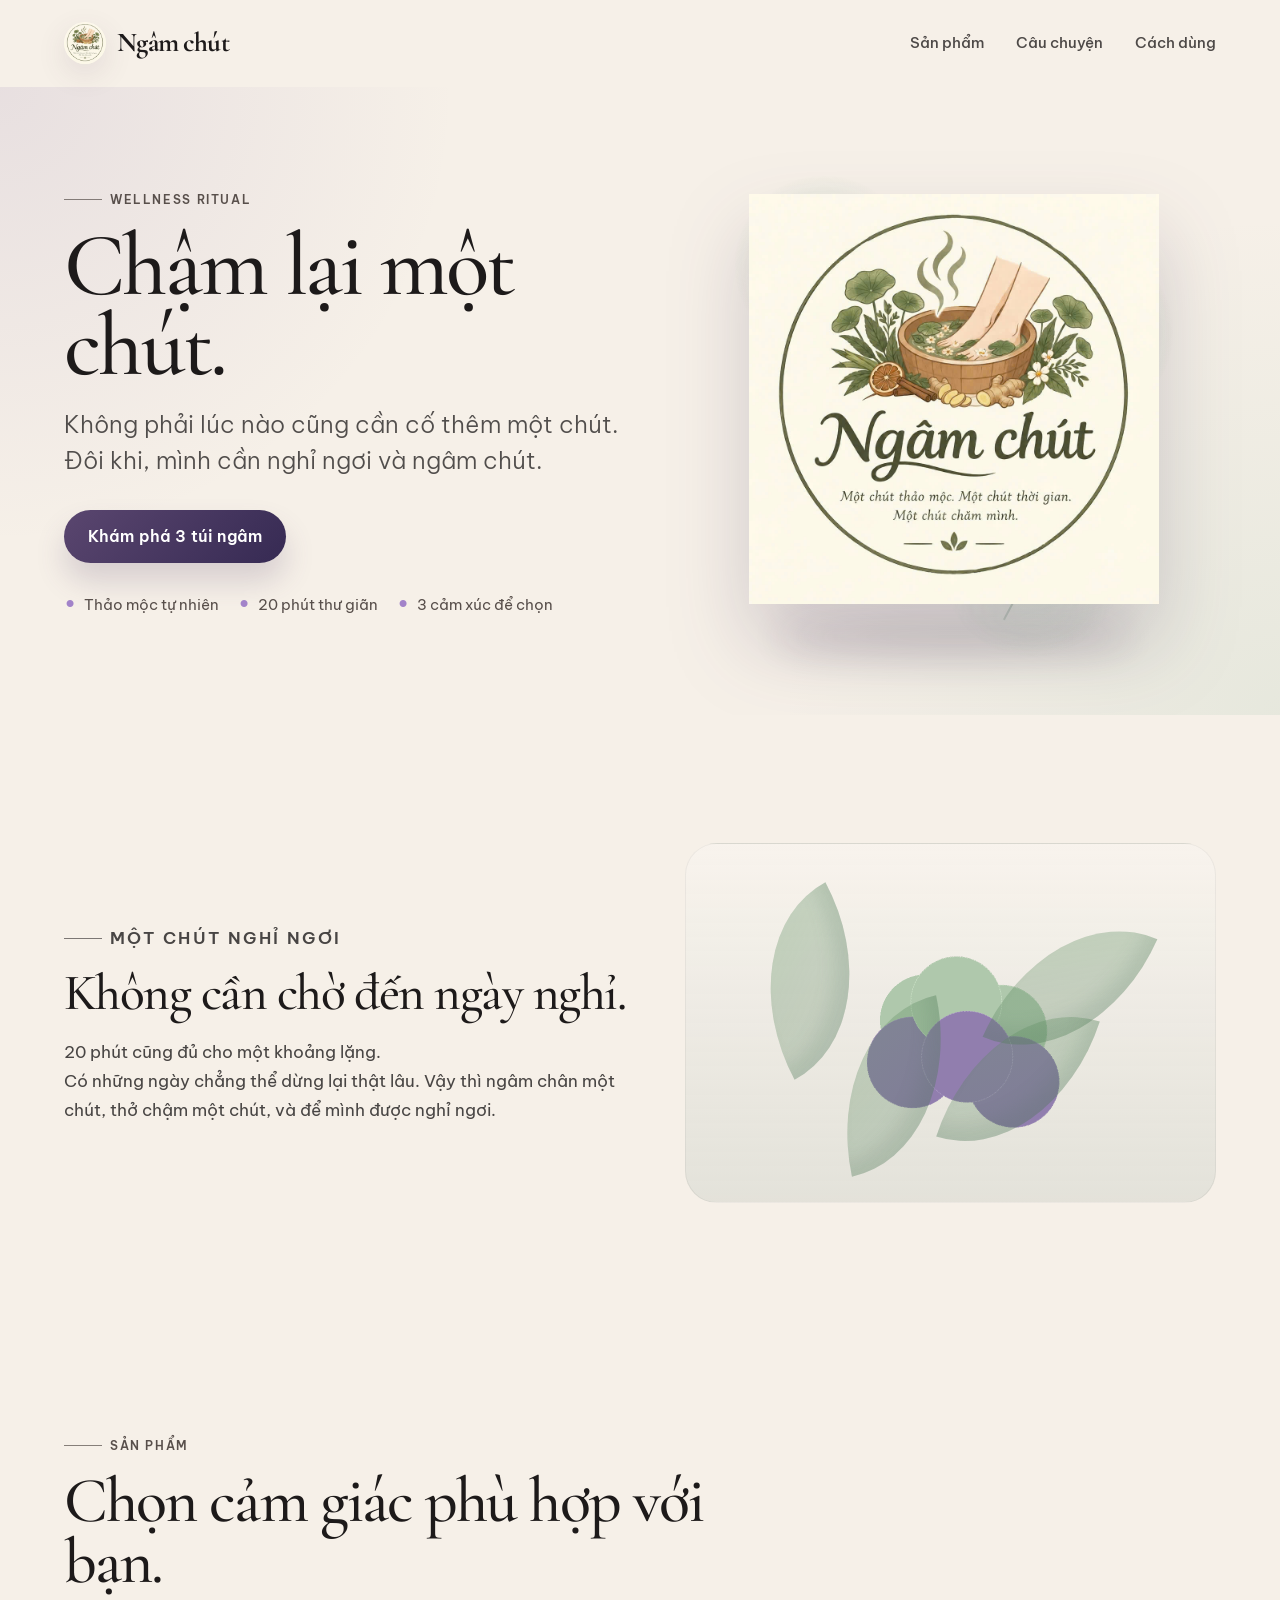
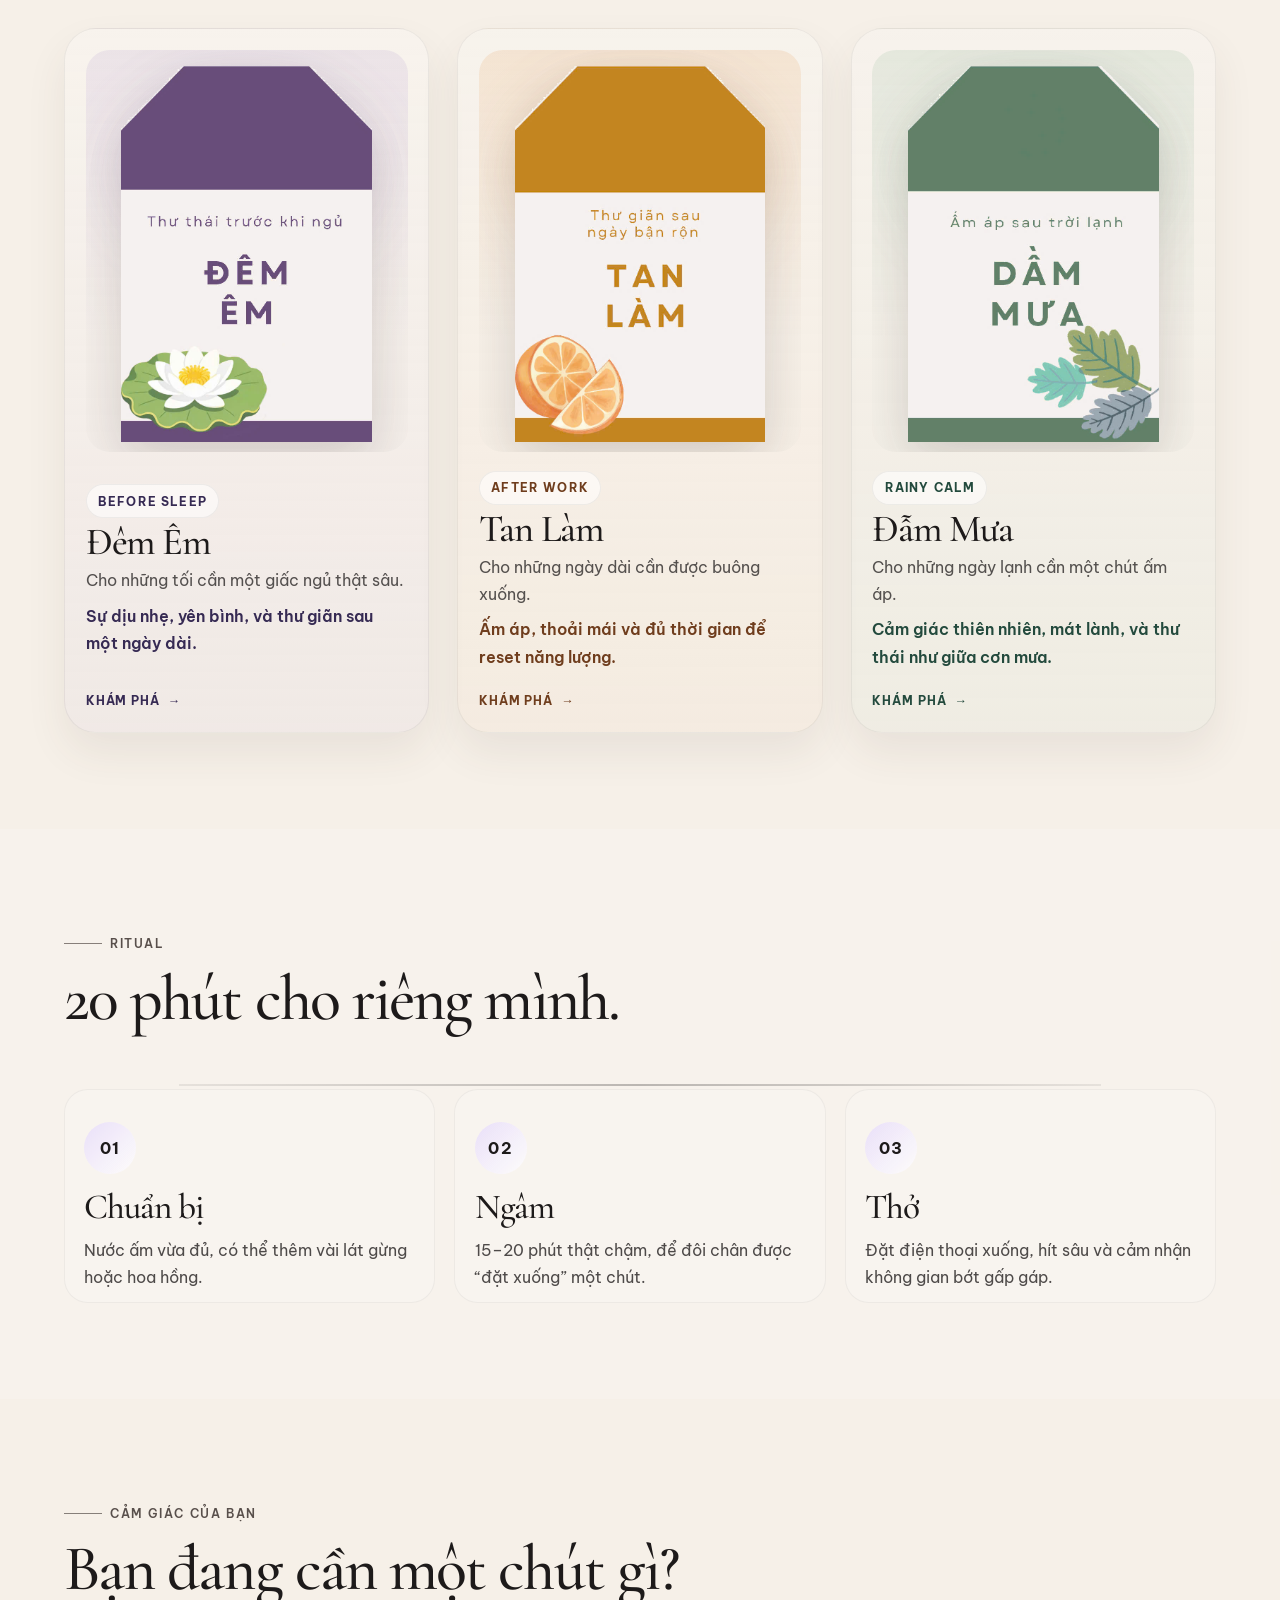
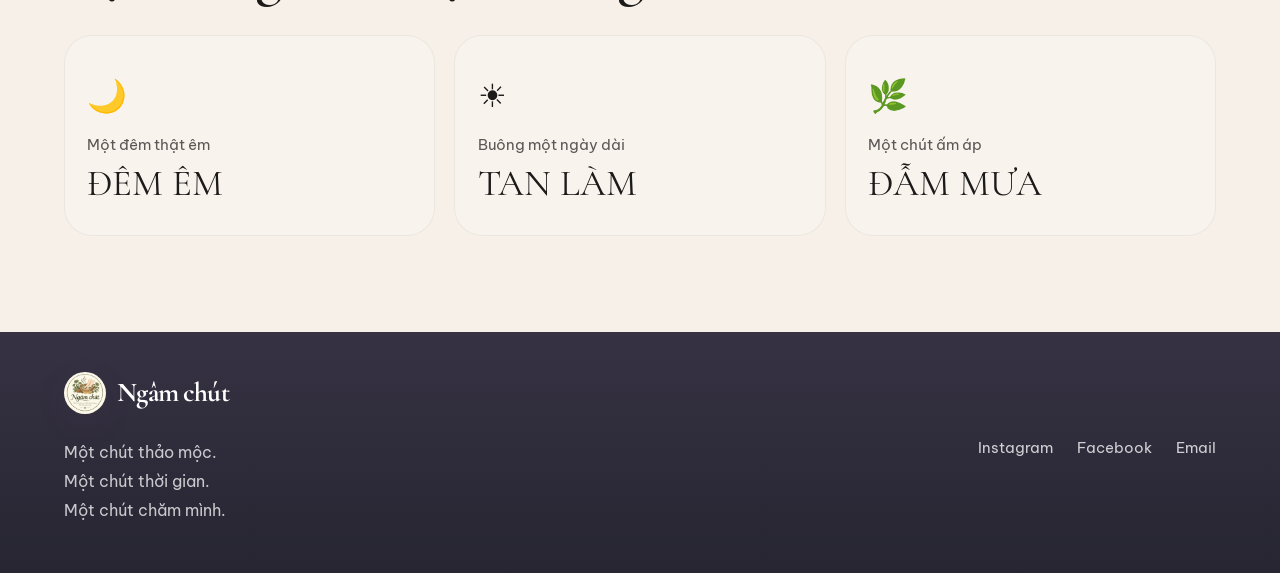
==== index.html @ 942bcf92 "sua noi dung" ====
<!DOCTYPE html>
<html lang="vi">
  <head>
    <meta charset="UTF-8" />
    <meta http-equiv="X-UA-Compatible" content="IE=edge" />
    <meta name="viewport" content="width=device-width, initial-scale=1.0" />
    <meta
      name="description"
      content="Ngâm chút — Những phút ngâm chân nhỏ, cho những ngày cần được nghỉ ngơi. Khám phá 3 túi ngâm chân thư giãn theo cảm xúc: Đêm Êm, Tan Làm và Đẫm Mưa."
    />
    <meta property="og:title" content="Ngâm chút — Một chút thời gian cho đôi chân" />
    <meta
      property="og:description"
      content="Một chút thảo mộc. Một chút thời gian. Một chút chăm mình."
    />
    <meta property="og:type" content="website" />
    <meta property="og:image" content="assets/images/DemEm.png" />
    <title>Ngâm chút — Một chút thời gian cho đôi chân</title>
    <link rel="preconnect" href="https://fonts.googleapis.com" />
    <link rel="preconnect" href="https://fonts.gstatic.com" crossorigin />
    <link
      href="https://fonts.googleapis.com/css2?family=Cormorant+Garamond:wght@500;600;700&family=Be+Vietnam+Pro:wght@400;500;600;700&display=swap"
      rel="stylesheet"
    />
    <link
      href="https://cdn.jsdelivr.net/npm/bootstrap@5.3.3/dist/css/bootstrap.min.css"
      rel="stylesheet"
    />
    <link
      href="https://cdn.jsdelivr.net/npm/bootstrap-icons@1.11.3/font/bootstrap-icons.min.css"
      rel="stylesheet"
    />
    <link rel="stylesheet" href="css/style.css" />
  </head>
  <body>
    <header class="site-header" id="siteHeader">
      <div class="container">
        <div class="header-inner">
          <a class="brand" href="#top" aria-label="Ngâm chút home">
            <img src="assets/images/LogoNgamChut.jpg" alt="Ngâm chút logo" />
            <span>Ngâm chút</span>
          </a>

          <button
            class="nav-toggle"
            type="button"
            aria-label="Mở menu"
            aria-expanded="false"
          >
            <span></span>
            <span></span>
            <span></span>
          </button>

          <nav class="main-nav" aria-label="Main navigation">
            <a href="#products">Sản phẩm</a>
            <a href="#story">Câu chuyện</a>
            <a href="#ritual">Cách dùng</a>
          </nav>
        </div>
      </div>
    </header>

    <main id="top">
      <section class="hero">
        <div class="container hero-shell">
          <div class="hero-copy reveal fade-up">
            <p class="eyebrow">Wellness ritual</p>
            <h1>Chậm lại một chút.</h1>
            <p class="lead">
              Không phải lúc nào cũng cần cố thêm một chút.<br />
              Đôi khi, mình cần nghỉ ngơi và ngâm chút.
            </p>
            <div class="cta-row">
              <a class="btn btn-primary" href="#products">Khám phá 3 túi ngâm</a>
            </div>
            <ul class="hero-meta" aria-label="Lợi ích của sản phẩm">
              <li>Thảo mộc tự nhiên</li>
              <li>20 phút thư giãn</li>
              <li>3 cảm xúc để chọn</li>
            </ul>
          </div>

          <div class="hero-art reveal fade-left">
            <div class="art-scene">
              <div class="floating herb herb-one"></div>
              <div class="floating herb herb-two"></div>
              <div class="floating herb herb-three"></div>
              <div class="product-shadow"></div>
              <img
                src="assets/images/LogoNgamChut.jpg"
                alt="Logo Ngâm chút với hình chậu ngâm chân thảo mộc"
                class="main-product"
              />
            </div>
          </div>
        </div>
      </section>

      <section class="story section" id="story">
        <div class="container story-shell reveal fade-up">
          <div class="story-copy">
            <p class="eyebrow">Một chút nghỉ ngơi</p>
            <h2>Không cần chờ đến ngày nghỉ.</h2>
            <p>
              20 phút cũng đủ cho một khoảng lặng.<br />
              Có những ngày chẳng thể dừng lại thật lâu. Vậy thì ngâm chân một chút, thở chậm một chút, và để mình được nghỉ ngơi.
            </p>
          </div>

          <div class="story-visual reveal fade-right">
            <div class="leaf-cluster">
              <div class="leaf leaf-a"></div>
              <div class="leaf leaf-b"></div>
              <div class="leaf leaf-c"></div>
              <div class="leaf leaf-d"></div>
            </div>
            <img src="assets/images/herbs-night.png" alt="Thảo mộc và lá cây" />
          </div>
        </div>
      </section>

      <section class="products section" id="products">
        <div class="container">
          <div class="section-heading reveal fade-up">
            <p class="eyebrow">Sản phẩm</p>
            <h2>Chọn cảm giác phù hợp với bạn.</h2>
          </div>
          <div class="product-grid" id="productGrid" aria-live="polite"></div>
        </div>
      </section>

      <section class="ritual section" id="ritual">
        <div class="container">
          <div class="section-heading reveal fade-up">
            <p class="eyebrow">Ritual</p>
            <h2>20 phút cho riêng mình.</h2>
          </div>

          <div class="ritual-steps">
            <div class="ritual-step reveal fade-up">
              <span class="step-num">01</span>
              <h3>Chuẩn bị</h3>
              <p>Nước ấm vừa đủ, có thể thêm vài lát gừng hoặc hoa hồng.</p>
            </div>
            <div class="ritual-step reveal fade-up delay-1">
              <span class="step-num">02</span>
              <h3>Ngâm</h3>
              <p>15–20 phút thật chậm, để đôi chân được “đặt xuống” một chút.</p>
            </div>
            <div class="ritual-step reveal fade-up delay-2">
              <span class="step-num">03</span>
              <h3>Thở</h3>
              <p>Đặt điện thoại xuống, hít sâu và cảm nhận không gian bớt gấp gáp.</p>
            </div>
          </div>
        </div>
      </section>

      <section class="choice section" id="choice">
        <div class="container">
          <div class="section-heading reveal fade-up">
            <p class="eyebrow">Cảm giác của bạn</p>
            <h2>Bạn đang cần một chút gì?</h2>
          </div>

          <div class="choice-grid">
            <a class="choice-card reveal fade-up" href="product.html?id=dem-em">
              <span class="choice-icon">🌙</span>
              <span class="choice-label">Một đêm thật êm</span>
              <span class="choice-name">ĐÊM ÊM</span>
            </a>
            <a class="choice-card reveal fade-up delay-1" href="product.html?id=tan-lam">
              <span class="choice-icon">☀</span>
              <span class="choice-label">Buông một ngày dài</span>
              <span class="choice-name">TAN LÀM</span>
            </a>
            <a class="choice-card reveal fade-up delay-2" href="product.html?id=dam-mua">
              <span class="choice-icon">🌿</span>
              <span class="choice-label">Một chút ấm áp</span>
              <span class="choice-name">ĐẪM MƯA</span>
            </a>
          </div>
        </div>
      </section>
    </main>

    <footer class="site-footer">
      <div class="container footer-shell">
        <div class="footer-brand">
          <a class="brand" href="#top" aria-label="Ngâm chút home">
            <img src="assets/images/LogoNgamChut.jpg" alt="Ngâm chút logo" />
            <span>Ngâm chút</span>
          </a>
          <p>
            Một chút thảo mộc.<br />
            Một chút thời gian.<br />
            Một chút chăm mình.
          </p>
        </div>

        <div class="footer-links" aria-label="Social links">
          <a href="#" aria-label="Instagram">Instagram</a>
          <a href="#" aria-label="Facebook">Facebook</a>
          <a href="mailto:hello@ngamchut.vn" aria-label="Email">Email</a>
        </div>
      </div>
    </footer>

    <script src="js/script.js"></script>
  </body>
</html>
---- css/style.css ----
:root {
  --cream: #f6f0e8;
  --cream-strong: #ede0d3;
  --ivory: #fffdf9;
  --ink: #1d1a1a;
  --muted: #584f4b;
  --line: rgba(29, 26, 26, 0.08);
  --shadow-soft: 0 20px 40px rgba(76, 58, 48, 0.08);
  --purple-900: #362a53;
  --purple-700: #5a466f;
  --purple-500: #a283c9;
  --purple-200: #e9dff8;
  --orange-900: #6f3d1d;
  --orange-700: #b95d1e;
  --orange-500: #e3a05d;
  --orange-200: #f8d9b0;
  --sage-900: #234a3d;
  --sage-700: #3b6c52;
  --sage-500: #8eb79a;
  --sage-200: #dcefe1;
  --wood: #c88857;
}

html {
  scroll-behavior: smooth;
}

body {
  margin: 0;
  font-family: "Be Vietnam Pro", sans-serif;
  background: var(--cream);
  color: var(--ink);
  line-height: 1.7;
}

img {
  display: block;
  max-width: 100%;
}

a {
  color: inherit;
  text-decoration: none;
}

button,
input {
  font: inherit;
}

p {
  margin: 0;
}

h1,
h2,
h3,
h4,
.brand,
.product-heading {
  font-family: "Cormorant Garamond", serif;
  letter-spacing: -0.03em;
  margin: 0;
}

.container {
  max-width: 1200px;
  margin: 0 auto;
  padding: 0 24px;
}

.section {
  padding: 96px 0;
}

.eyebrow {
  display: inline-flex;
  align-items: center;
  gap: 0.5rem;
  text-transform: uppercase;
  letter-spacing: 0.14em;
  font-size: 0.72rem;
  color: var(--muted);
  margin-bottom: 1rem;
  font-weight: 600;
}

.eyebrow::before {
  content: "";
  display: inline-block;
  width: 38px;
  height: 1px;
  background: currentColor;
  opacity: 0.7;
}

.site-header {
  position: sticky;
  top: 0;
  z-index: 1040;
  transition: background 0.35s ease, box-shadow 0.35s ease, border-color 0.35s ease;
  border-bottom: 1px solid transparent;
}

.site-header.scrolled {
  background: rgba(246, 240, 232, 0.8);
  backdrop-filter: blur(8px);
  border-color: rgba(29, 26, 26, 0.06);
  box-shadow: 0 10px 28px rgba(74, 62, 53, 0.04);
}

.header-inner {
  display: flex;
  align-items: center;
  justify-content: space-between;
  min-height: 86px;
}

.brand {
  display: inline-flex;
  align-items: center;
  gap: 0.7rem;
  font-size: clamp(1.7rem, 2vw, 2.2rem);
  font-weight: 700;
  line-height: 1;
  color: var(--ink);
}

.brand img {
  width: 42px;
  height: 42px;
  object-fit: cover;
  border-radius: 50%;
  box-shadow: 0 10px 30px rgba(91, 64, 93, 0.12);
}

.main-nav {
  display: flex;
  align-items: center;
  gap: 2rem;
}

.main-nav a {
  position: relative;
  color: rgba(29, 26, 26, 0.78);
  font-size: 0.96rem;
  font-weight: 500;
  transition: color 0.25s ease;
}

.main-nav a::after {
  content: "";
  position: absolute;
  left: 0;
  bottom: -0.4rem;
  width: 100%;
  height: 1px;
  background: rgba(29, 26, 26, 0.7);
  transform: scaleX(0);
  transform-origin: center;
  transition: transform 0.25s ease;
}

.main-nav a:hover,
.main-nav a:focus-visible,
.main-nav a.active {
  color: var(--ink);
}

.main-nav a:hover::after,
.main-nav a:focus-visible::after,
.main-nav a.active::after {
  transform: scaleX(1);
}

.nav-toggle {
  display: none;
  width: 48px;
  height: 48px;
  padding: 0;
  border: 1px solid rgba(29, 26, 26, 0.1);
  background: rgba(255, 255, 255, 0.04);
  border-radius: 50%;
  align-items: center;
  justify-content: center;
  flex-direction: column;
  gap: 0.35rem;
}

.nav-toggle span {
  display: block;
  width: 20px;
  height: 2px;
  background: var(--ink);
  border-radius: 999px;
  transition: 0.25s ease;
}

.hero {
  position: relative;
  padding-top: 32px;
  padding-bottom: 36px;
  overflow: hidden;
}

.hero::before {
  content: "";
  position: absolute;
  inset: 0;
  background: radial-gradient(circle at top left, rgba(128, 104, 167, 0.12), transparent 32%),
    radial-gradient(circle at bottom right, rgba(117, 171, 141, 0.12), transparent 35%);
  pointer-events: none;
}

.hero-shell {
  display: grid;
  grid-template-columns: 1.05fr 0.95fr;
  align-items: center;
  gap: 48px;
  position: relative;
}

.hero-copy {
  position: relative;
  z-index: 1;
}

.hero h1 {
  font-size: clamp(4rem, 7vw, 7.2rem);
  line-height: 0.9;
  margin-bottom: 1.2rem;
  color: var(--ink);
}

.lead {
  max-width: 560px;
  font-size: clamp(1.1rem, 2vw, 1.5rem);
  line-height: 1.5;
  color: rgba(29, 26, 26, 0.76);
}

.cta-row {
  display: flex;
  align-items: center;
  gap: 1rem;
  margin-top: 2rem;
}

.btn {
  min-height: 48px;
  border-radius: 999px;
  padding: 0.9rem 1.5rem;
  font-weight: 600;
  letter-spacing: 0.01em;
  transition: transform 0.25s ease, box-shadow 0.25s ease, background 0.25s ease;
}

.btn:hover,
.btn:focus-visible {
  transform: translateY(-1px);
}

.btn-primary {
  background: linear-gradient(135deg, var(--purple-700), var(--purple-900));
  color: white;
  border: none;
  box-shadow: 0 18px 30px rgba(90, 70, 111, 0.2);
}

.btn-primary:hover,
.btn-primary:focus-visible {
  background: linear-gradient(135deg, var(--purple-900), var(--purple-700));
  color: white;
}

.hero-meta {
  list-style: none;
  padding: 0;
  display: flex;
  flex-wrap: wrap;
  gap: 0.8rem 1.2rem;
  margin: 1.8rem 0 0;
  color: var(--muted);
  font-size: 0.92rem;
}

.hero-meta li {
  display: inline-flex;
  align-items: center;
  gap: 0.5rem;
}

.hero-meta li::before {
  content: "•";
  color: var(--purple-500);
  font-size: 1.4rem;
  line-height: 1;
}

.hero-art {
  position: relative;
}

.art-scene {
  position: relative;
  display: grid;
  place-items: center;
  min-height: 560px;
}

.product-shadow {
  position: absolute;
  bottom: 24px;
  width: min(68%, 440px);
  height: 36px;
  background: rgba(76, 57, 84, 0.18);
  border-radius: 50%;
  filter: blur(18px);
}

.main-product {
  position: relative;
  z-index: 2;
  max-width: min(100%, 410px);
  filter: drop-shadow(0 40px 40px rgba(53, 42, 78, 0.2));
  animation: floatCard 6s ease-in-out infinite;
}

.floating {
  position: absolute;
  z-index: 1;
  display: block;
  opacity: 0.9;
  animation: drift 8s ease-in-out infinite alternate;
}

.herb {
  width: 180px;
  height: 180px;
  background: radial-gradient(circle at center, rgba(173, 210, 179, 0.3), rgba(135, 182, 142, 0.08) 58%, transparent 72%);
  border-radius: 50%;
}

.herb::before,
.herb::after {
  content: "";
  position: absolute;
  inset: 50% auto auto 50%;
  width: 2px;
  height: 120px;
  background: linear-gradient(to bottom, rgba(94, 131, 94, 0.7), rgba(62, 101, 81, 0.2));
  transform: translate(-50%, -50%) rotate(28deg);
  border-radius: 999px;
}

.herb::after {
  width: 130px;
  height: 2px;
  inset: 52% auto auto 50%;
  transform: translate(-50%, -50%) rotate(22deg);
  background: linear-gradient(to right, rgba(94, 131, 94, 0.75), rgba(94, 131, 94, 0.12));
}

.herb-one {
  left: 8%;
  top: 10%;
}

.herb-two {
  right: 8%;
  top: 22%;
  animation-delay: 1.2s;
}

.herb-three {
  right: 18%;
  bottom: 4%;
  animation-delay: 1.8s;
}

.section-heading {
  max-width: 640px;
  margin-bottom: 2.2rem;
}

.section-heading h2 {
  font-size: clamp(2.6rem, 5vw, 4rem);
  line-height: 0.95;
}

.story-shell {
  display: grid;
  grid-template-columns: 1fr 0.9fr;
  gap: 32px;
  align-items: center;
  padding: 32px 24px;
}

.story-copy h2 {
  font-size: clamp(2.6rem, 4vw, 4rem);
  line-height: 0.96;
  margin-bottom: 1.2rem;
}

.story-copy p {
  max-width: 560px;
  color: rgba(29, 26, 26, 0.8);
  font-size: 1.08rem;
}

.story-visual {
  position: relative;
  min-height: 360px;
  display: grid;
  place-items: center;
  background: linear-gradient(180deg, rgba(255, 255, 255, 0.22), rgba(94, 126, 117, 0.12));
  border: 1px solid rgba(29, 26, 26, 0.05);
  border-radius: 32px;
  overflow: hidden;
}

.story-visual img {
  width: min(100%, 300px);
  object-fit: contain;
  animation: floatCard 5.5s ease-in-out infinite;
}

.leaf-cluster {
  position: absolute;
  inset: 0;
}

.leaf {
  position: absolute;
  width: 120px;
  height: 160px;
  border-radius: 100% 0 100% 0;
  background: linear-gradient(145deg, rgba(102, 151, 103, 0.38), rgba(62, 100, 74, 0.2));
  transform-origin: center;
  box-shadow: inset -10px -14px 18px rgba(73, 111, 84, 0.16);
}

.leaf-a {
  left: 12%;
  top: 16%;
  transform: rotate(-28deg);
}

.leaf-b {
  right: 16%;
  top: 18%;
  transform: rotate(24deg);
}

.leaf-c {
  left: 28%;
  bottom: 10%;
  transform: rotate(-12deg);
}

.leaf-d {
  right: 26%;
  bottom: 12%;
  transform: rotate(18deg);
}

.product-grid {
  display: grid;
  grid-template-columns: repeat(3, minmax(0, 1fr));
  gap: 28px;
}

.product-card {
  position: relative;
  display: flex;
  flex-direction: column;
  justify-content: space-between;
  padding: 1.3rem;
  min-height: 100%;
  border-radius: 32px;
  border: 1px solid rgba(29, 26, 26, 0.06);
  background: rgba(255, 255, 255, 0.28);
  box-shadow: var(--shadow-soft);
  transition: transform 0.3s ease, box-shadow 0.3s ease, border-color 0.3s ease;
  overflow: hidden;
}

.product-card[data-theme="purple"] {
  --accent: var(--purple-900);
  --soft-accent: rgba(160, 131, 201, 0.14);
  --soft-accent-strong: rgba(160, 131, 201, 0.2);
  background: linear-gradient(180deg, rgba(255, 255, 255, 0.22), rgba(160, 131, 201, 0.06));
}

.product-card[data-theme="amber"] {
  --accent: var(--orange-900);
  --soft-accent: rgba(227, 160, 93, 0.18);
  --soft-accent-strong: rgba(227, 160, 93, 0.26);
  background: linear-gradient(180deg, rgba(255, 255, 255, 0.2), rgba(227, 160, 93, 0.05));
}

.product-card[data-theme="sage"] {
  --accent: var(--sage-900);
  --soft-accent: rgba(142, 183, 154, 0.18);
  --soft-accent-strong: rgba(142, 183, 154, 0.24);
  background: linear-gradient(180deg, rgba(255, 255, 255, 0.18), rgba(142, 183, 154, 0.06));
}

.product-card:hover,
.product-card:focus-within {
  transform: translateY(-6px);
  box-shadow: 0 24px 50px rgba(76, 58, 48, 0.1);
  border-color: rgba(29, 26, 26, 0.09);
}

.product-card.is-highlighted {
  outline: 2px solid rgba(29, 26, 26, 0.2);
  box-shadow: 0 28px 55px rgba(29, 26, 26, 0.12);
}

.product-art {
  position: relative;
  padding: 1rem 0 0.6rem;
  min-height: 340px;
  display: grid;
  place-items: center;
  background: linear-gradient(180deg, var(--soft-accent), transparent 72%);
  border-radius: 24px;
  overflow: hidden;
}

.product-art::before {
  content: "";
  position: absolute;
  inset: 10% 12% auto 12%;
  height: 160px;
  border-radius: 50%;
  background: var(--soft-accent-strong);
  filter: blur(30px);
}

.product-art img {
  position: relative;
  z-index: 1;
  max-width: 78%;
  object-fit: contain;
  transition: transform 0.35s ease, rotate 0.35s ease;
  filter: drop-shadow(0 18px 26px rgba(51, 40, 37, 0.18));
}

.product-card:hover .product-art img {
  transform: scale(1.04) rotate(-2deg);
}

.product-card .herb-orb {
  position: absolute;
  width: 120px;
  height: 120px;
  background: radial-gradient(circle, rgba(255, 255, 255, 0.52), transparent 67%);
  border-radius: 50%;
  filter: blur(10px);
  animation: drift 7s ease-in-out infinite alternate;
}

.product-card .herb-orb:nth-of-type(1) {
  left: 12%;
  top: 12%;
}

.product-card .herb-orb:nth-of-type(2) {
  right: 10%;
  bottom: 12%;
  animation-delay: 1s;
}

.product-body {
  display: flex;
  flex-direction: column;
  gap: 0.45rem;
  margin-top: 1.2rem;
}

.product-tag {
  display: inline-flex;
  width: fit-content;
  padding: 0.38rem 0.7rem;
  border-radius: 999px;
  background: rgba(255, 255, 255, 0.56);
  border: 1px solid rgba(29, 26, 26, 0.06);
  color: var(--accent);
  font-size: 0.72rem;
  text-transform: uppercase;
  letter-spacing: 0.1em;
  font-weight: 700;
}

.product-body h3 {
  font-size: clamp(2.1rem, 3vw, 3rem);
  line-height: 0.9;
}

.product-body p {
  color: rgba(29, 26, 26, 0.74);
}

.product-body .product-concept {
  margin-top: 0.08rem;
  color: var(--accent);
  font-weight: 600;
}

.product-actions {
  display: flex;
  justify-content: flex-start;
  margin-top: 1.2rem;
}

.product-btn {
  border: none;
  background: transparent;
  color: var(--accent);
  padding: 0;
  font-weight: 700;
  letter-spacing: 0.07em;
  text-transform: uppercase;
  font-size: 0.78rem;
}

.product-btn::after {
  content: "→";
  display: inline-block;
  margin-left: 0.5rem;
  transition: transform 0.2s ease;
}

.product-btn:hover::after,
.product-btn:focus-visible::after {
  transform: translateX(4px);
}

.ritual {
  background: rgba(255, 255, 255, 0.15);
}

.ritual-steps {
  position: relative;
  display: grid;
  grid-template-columns: repeat(3, minmax(0, 1fr));
  gap: 1.2rem;
  padding-top: 1.5rem;
}

.ritual-steps::before {
  content: "";
  position: absolute;
  left: 10%;
  right: 10%;
  top: 1.2rem;
  height: 2px;
  background: linear-gradient(to right, rgba(29, 26, 26, 0.08), rgba(29, 26, 26, 0.28), rgba(29, 26, 26, 0.08));
}

.ritual-step {
  position: relative;
  display: flex;
  flex-direction: column;
  gap: 0.75rem;
  padding: 2rem 1.2rem 0.7rem;
  background: rgba(255, 255, 255, 0.2);
  border: 1px solid rgba(29, 26, 26, 0.05);
  border-radius: 24px;
}

.step-num {
  display: inline-flex;
  align-items: center;
  justify-content: center;
  width: 52px;
  height: 52px;
  border-radius: 50%;
  background: linear-gradient(135deg, var(--purple-200), rgba(255, 255, 255, 0.75));
  color: var(--ink);
  font-weight: 700;
  letter-spacing: 0.08em;
  margin-bottom: 0.2rem;
}

.ritual-step h3 {
  font-size: 2.2rem;
  line-height: 1;
}

.ritual-step p {
  color: rgba(29, 26, 26, 0.78);
}

.choice-grid {
  display: grid;
  grid-template-columns: repeat(3, minmax(0, 1fr));
  gap: 1.2rem;
}

.choice-card {
  text-align: left;
  display: flex;
  flex-direction: column;
  justify-content: center;
  gap: 0.55rem;
  min-height: 200px;
  padding: 2rem 1.4rem;
  border: 1px solid rgba(29, 26, 26, 0.06);
  border-radius: 28px;
  background: rgba(255, 255, 255, 0.24);
  color: var(--ink);
  transition: transform 0.25s ease, box-shadow 0.25s ease, border-color 0.25s ease;
}

.choice-card:hover,
.choice-card:focus-visible {
  transform: translateY(-4px);
  box-shadow: 0 18px 38px rgba(59, 49, 40, 0.08);
  border-color: rgba(29, 26, 26, 0.12);
}

.choice-icon {
  font-size: 2rem;
}

.choice-label {
  color: rgba(29, 26, 26, 0.72);
  font-size: 0.95rem;
}

.choice-name {
  font-family: "Cormorant Garamond", serif;
  font-size: 2.3rem;
  line-height: 1;
}

.site-footer {
  padding: 2.5rem 0 3rem;
  background: linear-gradient(180deg, rgba(42, 38, 57, 0.94), rgba(30, 29, 42, 0.96));
  color: rgba(255, 255, 255, 0.8);
}

.footer-shell {
  display: flex;
  justify-content: space-between;
  gap: 1.5rem;
  align-items: center;
}

.footer-brand .brand {
  color: white;
}

.footer-brand p {
  margin-top: 1rem;
  line-height: 1.8;
  color: rgba(255, 255, 255, 0.75);
}

.footer-links {
  display: flex;
  gap: 1.5rem;
  flex-wrap: wrap;
  font-size: 0.95rem;
}

.footer-links a {
  color: rgba(255, 255, 255, 0.78);
}

.detail-layout {
  display: grid;
  grid-template-columns: 0.9fr 1.1fr;
  gap: 1.4rem;
  padding: 2rem 0;
}

.detail-visual-wrap {
  position: relative;
  padding: 0.7rem;
  background: linear-gradient(180deg, var(--detail-soft), rgba(255, 255, 255, 0.88));
  border-radius: 28px;
  min-height: 480px;
}

.detail-visual {
  height: 100%;
  display: grid;
  place-items: center;
  border-radius: 22px;
  overflow: hidden;
  background: rgba(255, 255, 255, 0.3);
}

.detail-visual img {
  width: min(100%, 360px);
  filter: drop-shadow(0 28px 30px rgba(89, 67, 84, 0.18));
  animation: floatCard 5.5s ease-in-out infinite;
}

.detail-copy {
  padding: 1rem 0.75rem 0 0.2rem;
}

.detail-copy h3 {
  font-size: clamp(3rem, 4vw, 4.3rem);
  line-height: 0.9;
  margin-bottom: 0.5rem;
  color: var(--ink);
}

.back-link {
  display: inline-flex;
  align-items: center;
  gap: 0.55rem;
  min-height: 44px;
  color: var(--muted);
  font-size: 0.92rem;
  transition: color 0.2s ease, gap 0.2s ease;
}

.back-link:hover,
.back-link:focus-visible {
  gap: 0.75rem;
  color: var(--ink);
}

.detail-description {
  color: rgba(29, 26, 26, 0.8);
  margin-bottom: 1.2rem;
  font-size: 1.05rem;
}

.detail-lists {
  display: grid;
  grid-template-columns: repeat(2, minmax(0, 1fr));
  gap: 1rem;
  margin-bottom: 1.2rem;
}

.list-label {
  display: inline-block;
  margin-bottom: 0.5rem;
  font-weight: 700;
  text-transform: uppercase;
  letter-spacing: 0.08em;
  font-size: 0.72rem;
  color: var(--detail-accent);
}

.detail-lists ul {
  padding-left: 1.1rem;
  margin: 0;
  color: rgba(29, 26, 26, 0.76);
}

.usage-wrap {
  margin-top: 1.2rem;
}

.usage-wrap h4 {
  font-size: 1.8rem;
  margin-bottom: 0.65rem;
}

.usage-wrap ol {
  margin: 0;
  padding-left: 1.2rem;
  color: rgba(29, 26, 26, 0.8);
}

.audio-player {
  display: flex;
  flex-direction: column;
  gap: 1rem;
  padding: 1.4rem;
  border: 1px solid rgba(29, 26, 26, 0.06);
  border-radius: 24px;
  background: rgba(255, 255, 255, 0.42);
  box-shadow: var(--shadow-soft);
}

.player-header {
  display: flex;
  align-items: center;
  gap: 1rem;
}

.player-toggle {
  display: inline-flex;
  align-items: center;
  justify-content: center;
  width: 52px;
  height: 52px;
  border: 0;
  border-radius: 50%;
  background: linear-gradient(135deg, var(--detail-accent), rgba(0, 0, 0, 0.14));
  color: white;
  box-shadow: 0 12px 28px rgba(29, 26, 26, 0.12);
}

.player-toggle i {
  font-size: 1.4rem;
}

.player-meta {
  display: flex;
  align-items: center;
  justify-content: space-between;
  gap: 1rem;
  width: 100%;
}

.player-label {
  font-weight: 700;
  letter-spacing: 0.02em;
  color: var(--ink);
}

.player-time {
  color: rgba(29, 26, 26, 0.78);
  font-size: 0.88rem;
}

.player-visualizer {
  display: flex;
  align-items: end;
  justify-content: center;
  gap: 0.48rem;
  height: 40px;
}

.player-visualizer span {
  display: block;
  width: 7px;
  height: 10px;
  border-radius: 999px;
  background: linear-gradient(180deg, rgba(29, 26, 26, 0.45), var(--detail-accent));
  animation: visualizer 1.1s ease-in-out infinite;
  transform-origin: center bottom;
}

.player-visualizer span:nth-child(1) { animation-delay: 0.1s; }
.player-visualizer span:nth-child(2) { animation-delay: 0.25s; }
.player-visualizer span:nth-child(3) { animation-delay: 0.4s; }
.player-visualizer span:nth-child(4) { animation-delay: 0.55s; }
.player-visualizer span:nth-child(5) { animation-delay: 0.75s; }

.player-visualizer.playing span {
  animation-play-state: running;
}

.player-visualizer:not(.playing) span {
  animation-play-state: paused;
  height: 8px;
}

.player-controls {
  display: flex;
  flex-direction: column;
  gap: 0.7rem;
}

input[type="range"] {
  width: 100%;
  accent-color: var(--detail-accent);
}

.volume-row {
  display: flex;
  align-items: center;
  gap: 0.8rem;
}

.volume-btn {
  display: inline-flex;
  align-items: center;
  justify-content: center;
  width: 42px;
  height: 42px;
  border-radius: 50%;
  border: 1px solid rgba(29, 26, 26, 0.08);
  background: rgba(255, 255, 255, 0.45);
  color: var(--ink);
}

#volumeBar {
  max-width: 160px;
}

.product-detail-page {
  --detail-accent: var(--purple-900);
  --detail-soft: rgba(160, 131, 201, 0.15);
}

.product-detail-page[data-theme="amber"] {
  --detail-accent: var(--orange-900);
  --detail-soft: rgba(227, 160, 93, 0.14);
}

.product-detail-page[data-theme="sage"] {
  --detail-accent: var(--sage-900);
  --detail-soft: rgba(142, 183, 154, 0.17);
}

.product-detail-section {
  padding-top: 3rem;
}

.detail-tag {
  display: inline-flex;
  padding: 0.4rem 0.75rem;
  margin-bottom: 1rem;
  border-radius: 999px;
  color: var(--detail-accent);
  background: var(--detail-soft);
  font-size: 0.72rem;
  font-weight: 700;
  letter-spacing: 0.1em;
  text-transform: uppercase;
}

.detail-copy h1 {
  font-size: clamp(3.4rem, 6vw, 5rem);
  line-height: 0.9;
  margin-bottom: 0.7rem;
}

.detail-concept {
  max-width: 38rem;
  margin: 0.8rem 0 1.2rem;
  color: var(--detail-accent);
  font-weight: 600;
}

.playlist-section {
  padding: 1rem 0 5rem;
}

.playlist-heading {
  margin-bottom: 1rem;
}

.playlist-heading h2 {
  font-size: clamp(2.4rem, 4vw, 3.5rem);
  line-height: 1;
}

.playlist-heading p {
  margin-top: 0.7rem;
  color: var(--muted);
}

.music-playlist {
  display: grid;
  gap: 0.65rem;
}

.playlist-track {
  display: flex;
  align-items: center;
  gap: 1rem;
  width: 100%;
  min-height: 72px;
  padding: 0.8rem 1rem;
  border: 1px solid rgba(29, 26, 26, 0.07);
  border-radius: 18px;
  background: rgba(255, 255, 255, 0.42);
  color: var(--ink);
  text-align: left;
  transition: background 0.2s ease, border-color 0.2s ease, transform 0.2s ease;
}

.playlist-track:hover,
.playlist-track:focus-visible,
.playlist-track.is-selected {
  border-color: color-mix(in srgb, var(--detail-accent) 35%, white);
  background: var(--detail-soft);
}

.playlist-track:hover {
  transform: translateY(-1px);
}

.track-play-icon {
  display: grid;
  place-items: center;
  flex: 0 0 42px;
  width: 42px;
  height: 42px;
  border-radius: 50%;
  background: rgba(255, 255, 255, 0.74);
  color: var(--detail-accent);
  font-size: 1.25rem;
}

.track-copy {
  display: grid;
  gap: 0.1rem;
  min-width: 0;
  flex: 1;
}

.track-name {
  font-weight: 700;
}

.track-style {
  color: var(--muted);
  font-size: 0.8rem;
}

.track-action {
  color: var(--detail-accent);
  font-size: 0.8rem;
  font-weight: 700;
}

.audio-status {
  min-height: 1.5em;
  color: #8b3b31;
  font-size: 0.9rem;
}

.product-not-found {
  padding: 7rem 0;
  text-align: center;
}

.product-not-found h1 {
  font-size: 3rem;
}

.product-not-found p {
  margin: 0.8rem 0 1.4rem;
  color: var(--muted);
}

.reveal {
  opacity: 0;
  transform: translateY(30px);
  transition: opacity 0.75s ease, transform 0.75s ease;
}

.reveal.fade-left {
  transform: translateX(-28px);
}

.reveal.fade-right {
  transform: translateX(28px);
}

.reveal.scale-in {
  transform: scale(0.95);
}

.reveal.blur-to-clear {
  filter: blur(8px);
  transform: scale(0.99);
}

.reveal.in-view {
  opacity: 1;
  transform: none;
  filter: blur(0);
}

.delay-1 { transition-delay: 0.12s; }
.delay-2 { transition-delay: 0.24s; }

@keyframes floatCard {
  0%, 100% { transform: translateY(0px); }
  50% { transform: translateY(-10px); }
}

@keyframes drift {
  0% { transform: translateY(0px) rotate(0deg); }
  100% { transform: translateY(-14px) rotate(4deg); }
}

@keyframes visualizer {
  0%, 100% { transform: scaleY(0.4); opacity: 0.6; }
  50% { transform: scaleY(1); opacity: 1; }
}

@media (max-width: 991.98px) {
  .hero-shell,
  .story-shell,
  .detail-layout,
  .product-grid,
  .ritual-steps,
  .choice-grid {
    grid-template-columns: 1fr 1fr;
  }

  .hero-shell {
    grid-template-columns: 1fr;
    text-align: center;
  }

  .hero-copy {
    display: flex;
    flex-direction: column;
    align-items: center;
  }

  .lead,
  .story-copy p {
    max-width: none;
  }

  .product-grid {
    grid-template-columns: repeat(2, minmax(0, 1fr));
  }

  .story-shell {
    grid-template-columns: 1fr;
  }

  .choice-grid,
  .ritual-steps {
    grid-template-columns: 1fr;
  }

  .detail-layout {
    grid-template-columns: 1fr;
  }
}

@media (max-width: 767.98px) {
  body {
    overflow-x: clip;
  }

  .reveal.fade-left {
    transform: translateX(-12px);
  }

  .reveal.fade-right {
    transform: translateX(12px);
  }

  .site-header {
    background: rgba(246, 240, 232, 0.85);
    backdrop-filter: blur(8px);
  }

  .nav-toggle {
    display: inline-flex;
  }

  .main-nav {
    position: absolute;
    top: calc(100% + 10px);
    left: 12px;
    right: 12px;
    display: none;
    flex-direction: column;
    align-items: flex-start;
    gap: 0.9rem;
    padding: 1rem 1.2rem;
    background: rgba(255, 255, 255, 0.94);
    border: 1px solid rgba(29, 26, 26, 0.06);
    border-radius: 20px;
    box-shadow: 0 18px 42px rgba(53, 40, 38, 0.08);
  }

  .main-nav.nav-open {
    display: flex;
  }

  .section {
    padding: 76px 0;
  }

  .hero-copy,
  .hero-art,
  .story-shell,
  .story-visual {
    min-width: 0;
    width: 100%;
  }

  .story-shell {
    padding-inline: 16px;
  }

  .hero-shell {
    gap: 1.5rem;
  }

  .hero h1 {
    font-size: clamp(3.25rem, 13vw, 4.2rem);
  }

  .story-visual {
    overflow: hidden;
  }

  .product-detail-section {
    padding-top: 1.5rem;
  }

  .detail-layout {
    gap: 1rem;
    padding: 1.2rem 0;
  }

  .detail-visual-wrap {
    min-height: 340px;
  }

  .detail-copy {
    padding: 0.5rem 0;
  }

  .detail-lists {
    gap: 0.6rem;
  }

  .audio-player {
    padding: 1rem;
  }

  .playlist-track {
    gap: 0.7rem;
    padding: 0.7rem;
  }

  .track-style {
    font-size: 0.75rem;
  }

  .product-grid {
    grid-template-columns: 1fr;
  }

  .footer-shell {
    flex-direction: column;
    align-items: flex-start;
  }

  .hero {
    padding-top: 28px;
  }

  .art-scene {
    min-height: 420px;
  }

  .main-product {
    max-width: 300px;
  }
}

@media (prefers-reduced-motion: reduce) {
  html {
    scroll-behavior: auto;
  }

  *,
  *::before,
  *::after {
    animation-duration: 0.01ms !important;
    animation-iteration-count: 1 !important;
    transition-duration: 0.01ms !important;
    scroll-behavior: auto !important;
  }

  .reveal {
    opacity: 1;
    transform: none;
    filter: none;
  }
}
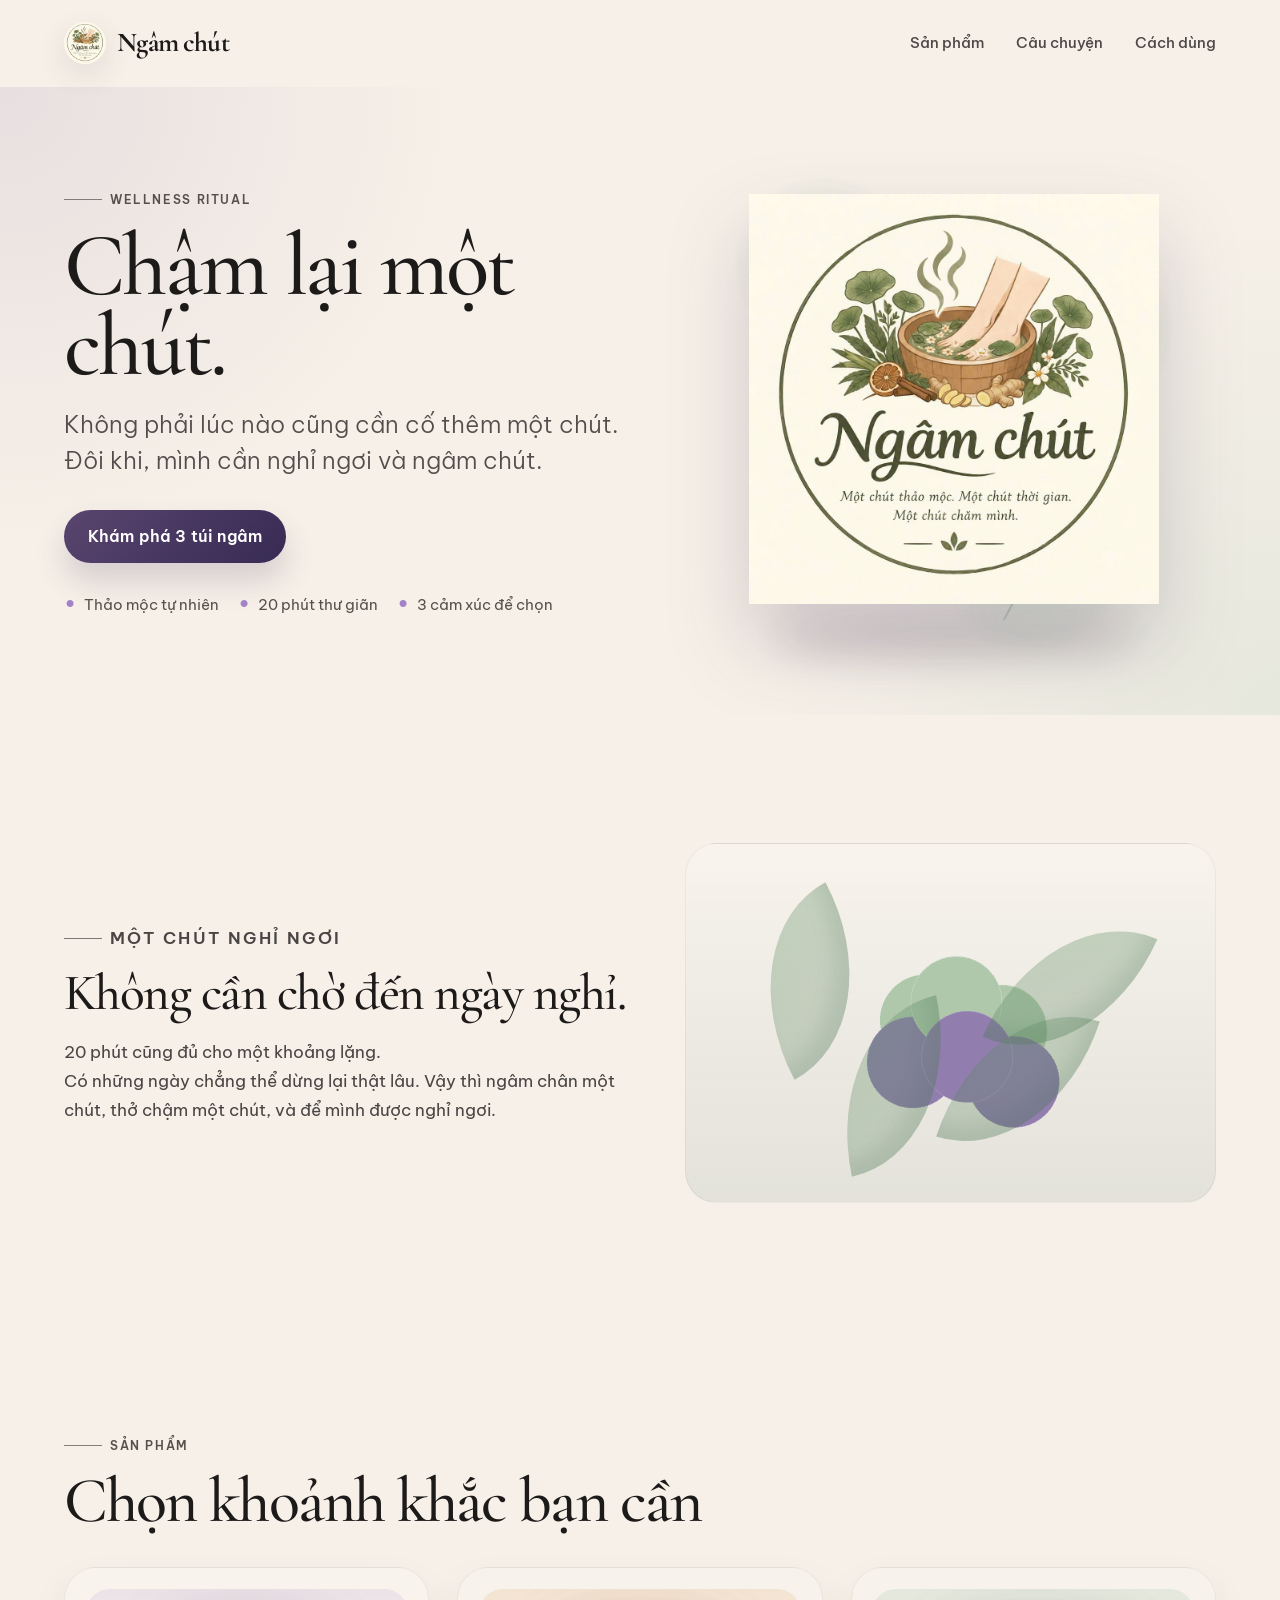
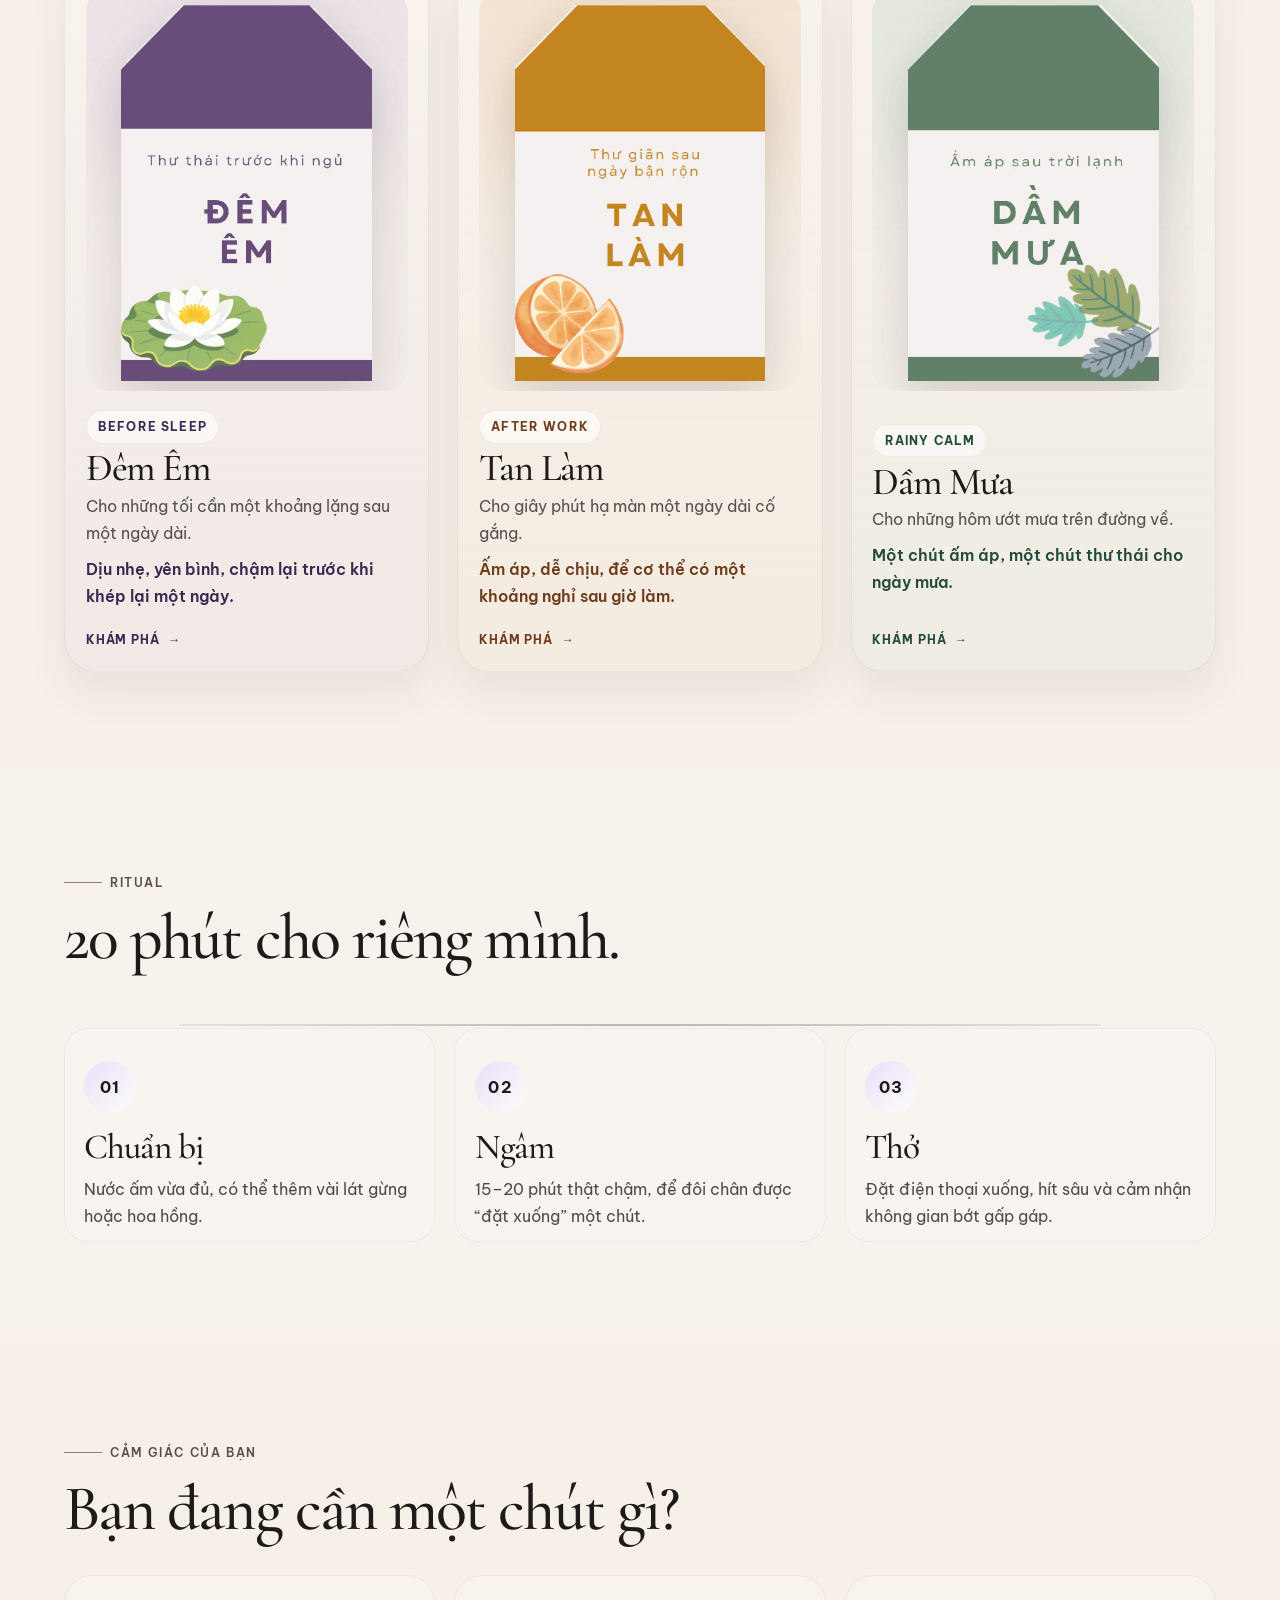
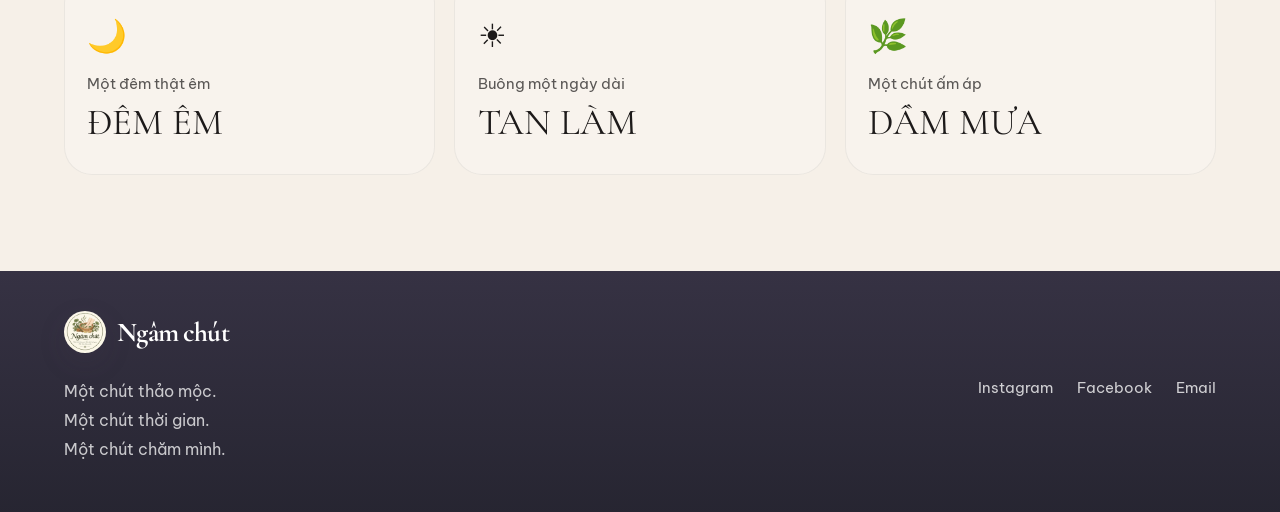
==== commit f22a01c3: "sua noi dung" ====
--- a/index.html
+++ b/index.html
@@ -6,7 +6,7 @@
     <meta name="viewport" content="width=device-width, initial-scale=1.0" />
     <meta
       name="description"
-      content="Ngâm chút — Những phút ngâm chân nhỏ, cho những ngày cần được nghỉ ngơi. Khám phá 3 túi ngâm chân thư giãn theo cảm xúc: Đêm Êm, Tan Làm và Đẫm Mưa."
+      content="Ngâm chút — Những phút ngâm chân nhỏ, cho những ngày cần được nghỉ ngơi. Khám phá 3 túi ngâm chân thư giãn theo cảm xúc: Đêm Êm, Tan Làm và Dầm Mưa."
     />
     <meta property="og:title" content="Ngâm chút — Một chút thời gian cho đôi chân" />
     <meta
@@ -124,7 +124,7 @@
         <div class="container">
           <div class="section-heading reveal fade-up">
             <p class="eyebrow">Sản phẩm</p>
-            <h2>Chọn cảm giác phù hợp với bạn.</h2>
+            <h2>Chọn khoảnh khắc bạn cần</h2>
           </div>
           <div class="product-grid" id="productGrid" aria-live="polite"></div>
         </div>
@@ -178,7 +178,7 @@
             <a class="choice-card reveal fade-up delay-2" href="product.html?id=dam-mua">
               <span class="choice-icon">🌿</span>
               <span class="choice-label">Một chút ấm áp</span>
-              <span class="choice-name">ĐẪM MƯA</span>
+              <span class="choice-name">DẦM MƯA</span>
             </a>
           </div>
         </div>
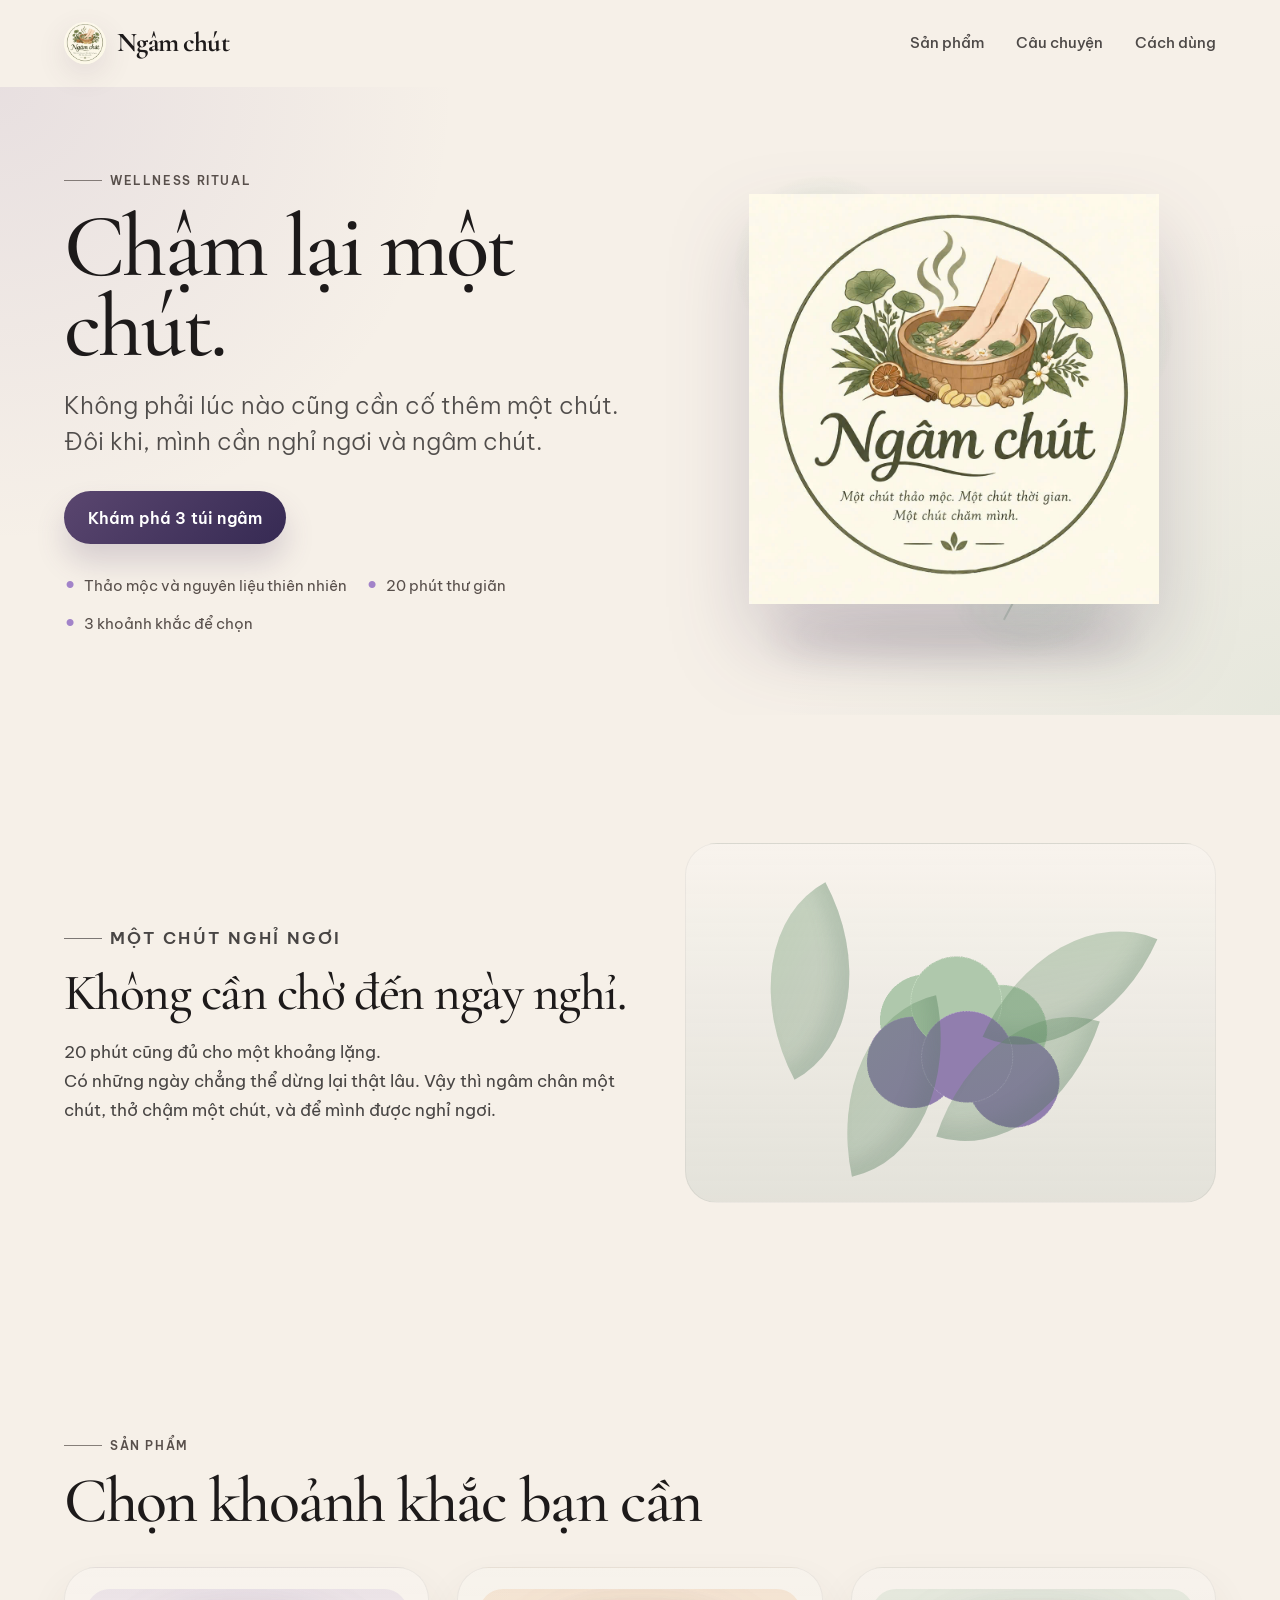
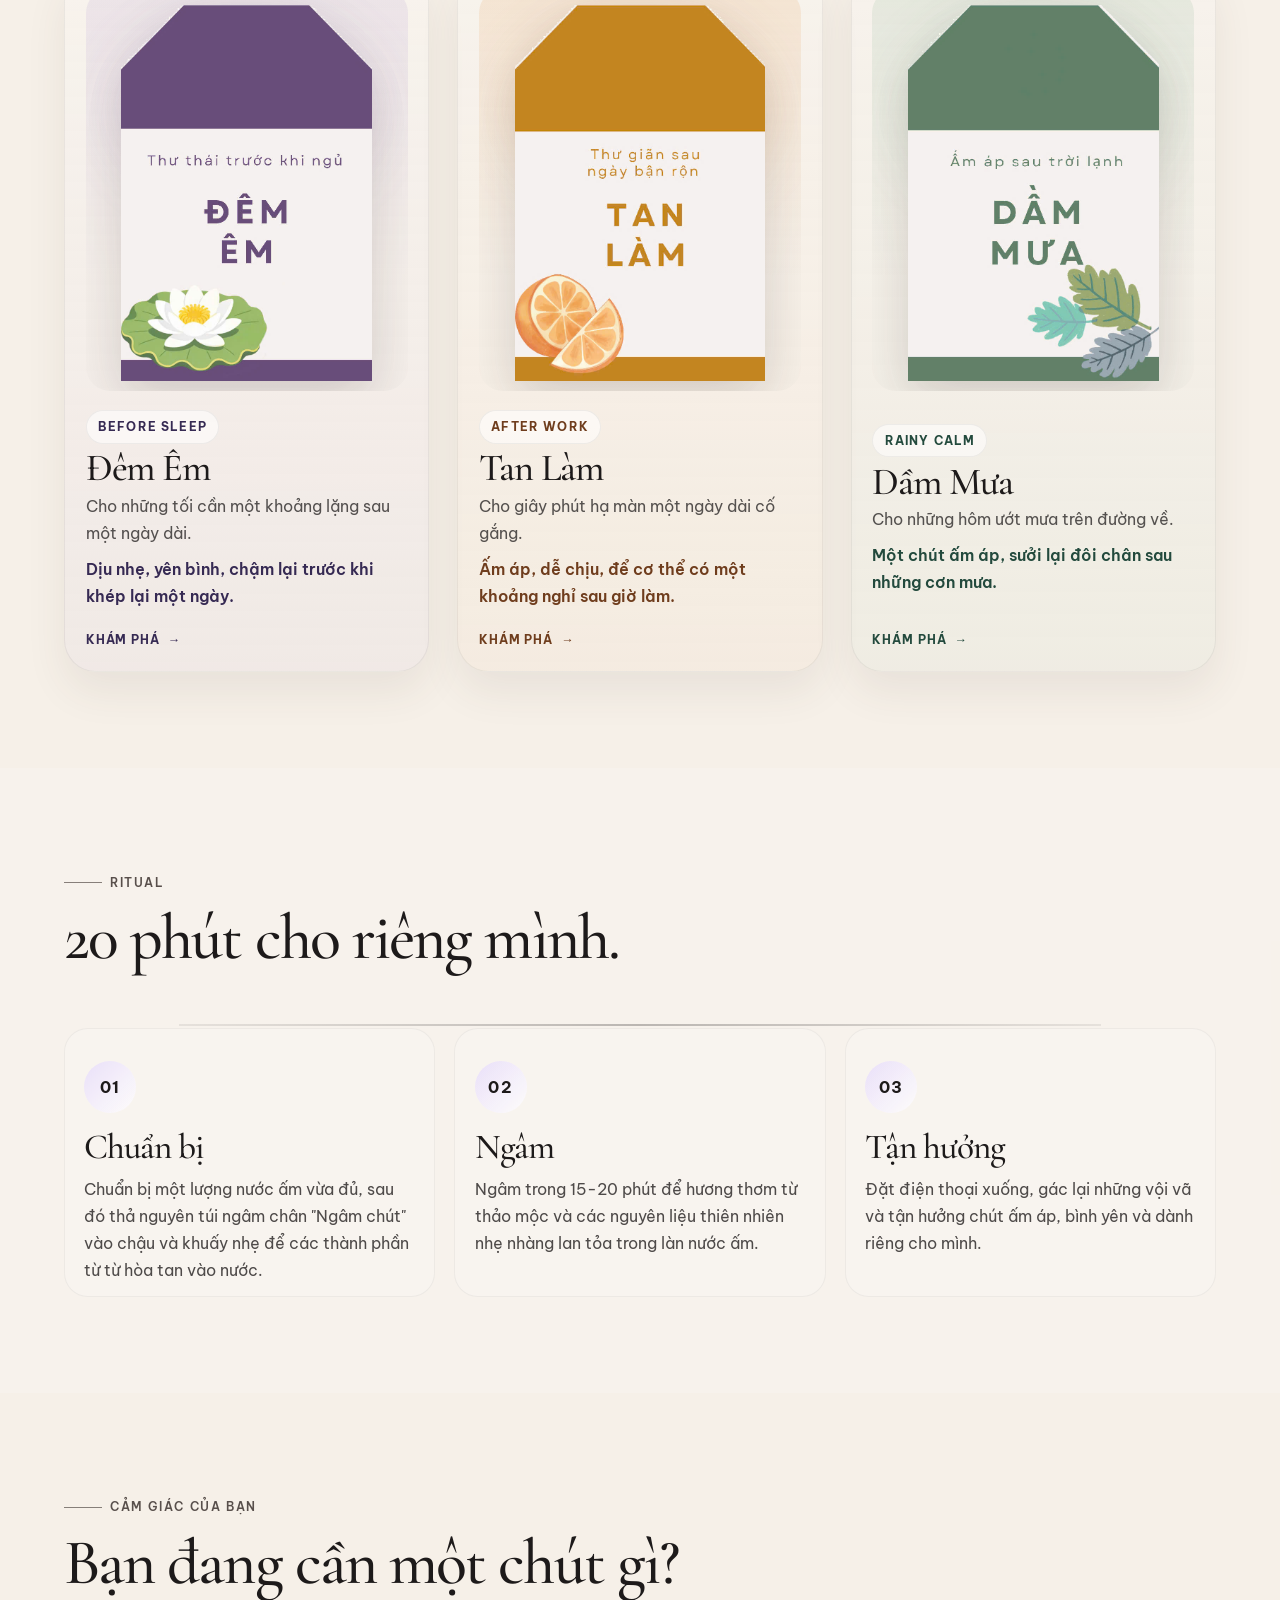
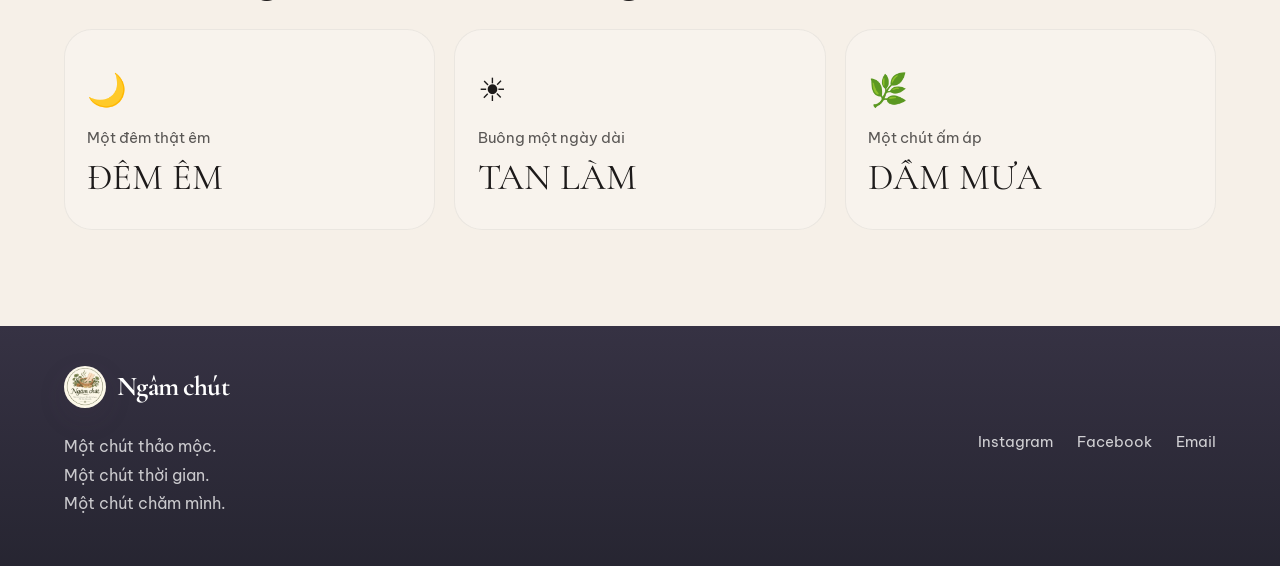
==== commit dd62f63c: "sua noi dung" ====
--- a/index.html
+++ b/index.html
@@ -75,9 +75,9 @@
               <a class="btn btn-primary" href="#products">Khám phá 3 túi ngâm</a>
             </div>
             <ul class="hero-meta" aria-label="Lợi ích của sản phẩm">
-              <li>Thảo mộc tự nhiên</li>
+              <li>Thảo mộc và nguyên liệu thiên nhiên</li>
               <li>20 phút thư giãn</li>
-              <li>3 cảm xúc để chọn</li>
+              <li>3 khoảnh khắc để chọn</li>
             </ul>
           </div>
 
@@ -141,17 +141,17 @@
             <div class="ritual-step reveal fade-up">
               <span class="step-num">01</span>
               <h3>Chuẩn bị</h3>
-              <p>Nước ấm vừa đủ, có thể thêm vài lát gừng hoặc hoa hồng.</p>
+              <p>Chuẩn bị một lượng nước ấm vừa đủ, sau đó thả nguyên túi ngâm chân "Ngâm chút" vào chậu và khuấy nhẹ để các thành phần từ từ hòa tan vào nước.</p>
             </div>
             <div class="ritual-step reveal fade-up delay-1">
               <span class="step-num">02</span>
               <h3>Ngâm</h3>
-              <p>15–20 phút thật chậm, để đôi chân được “đặt xuống” một chút.</p>
+              <p>Ngâm trong 15-20 phút để hương thơm từ thảo mộc và các nguyên liệu thiên nhiên nhẹ nhàng lan tỏa trong làn nước ấm.</p>
             </div>
             <div class="ritual-step reveal fade-up delay-2">
               <span class="step-num">03</span>
-              <h3>Thở</h3>
-              <p>Đặt điện thoại xuống, hít sâu và cảm nhận không gian bớt gấp gáp.</p>
+              <h3>Tận hưởng</h3>
+              <p>Đặt điện thoại xuống, gác lại những vội vã và tận hưởng chút ấm áp, bình yên và dành riêng cho mình.</p>
             </div>
           </div>
         </div>
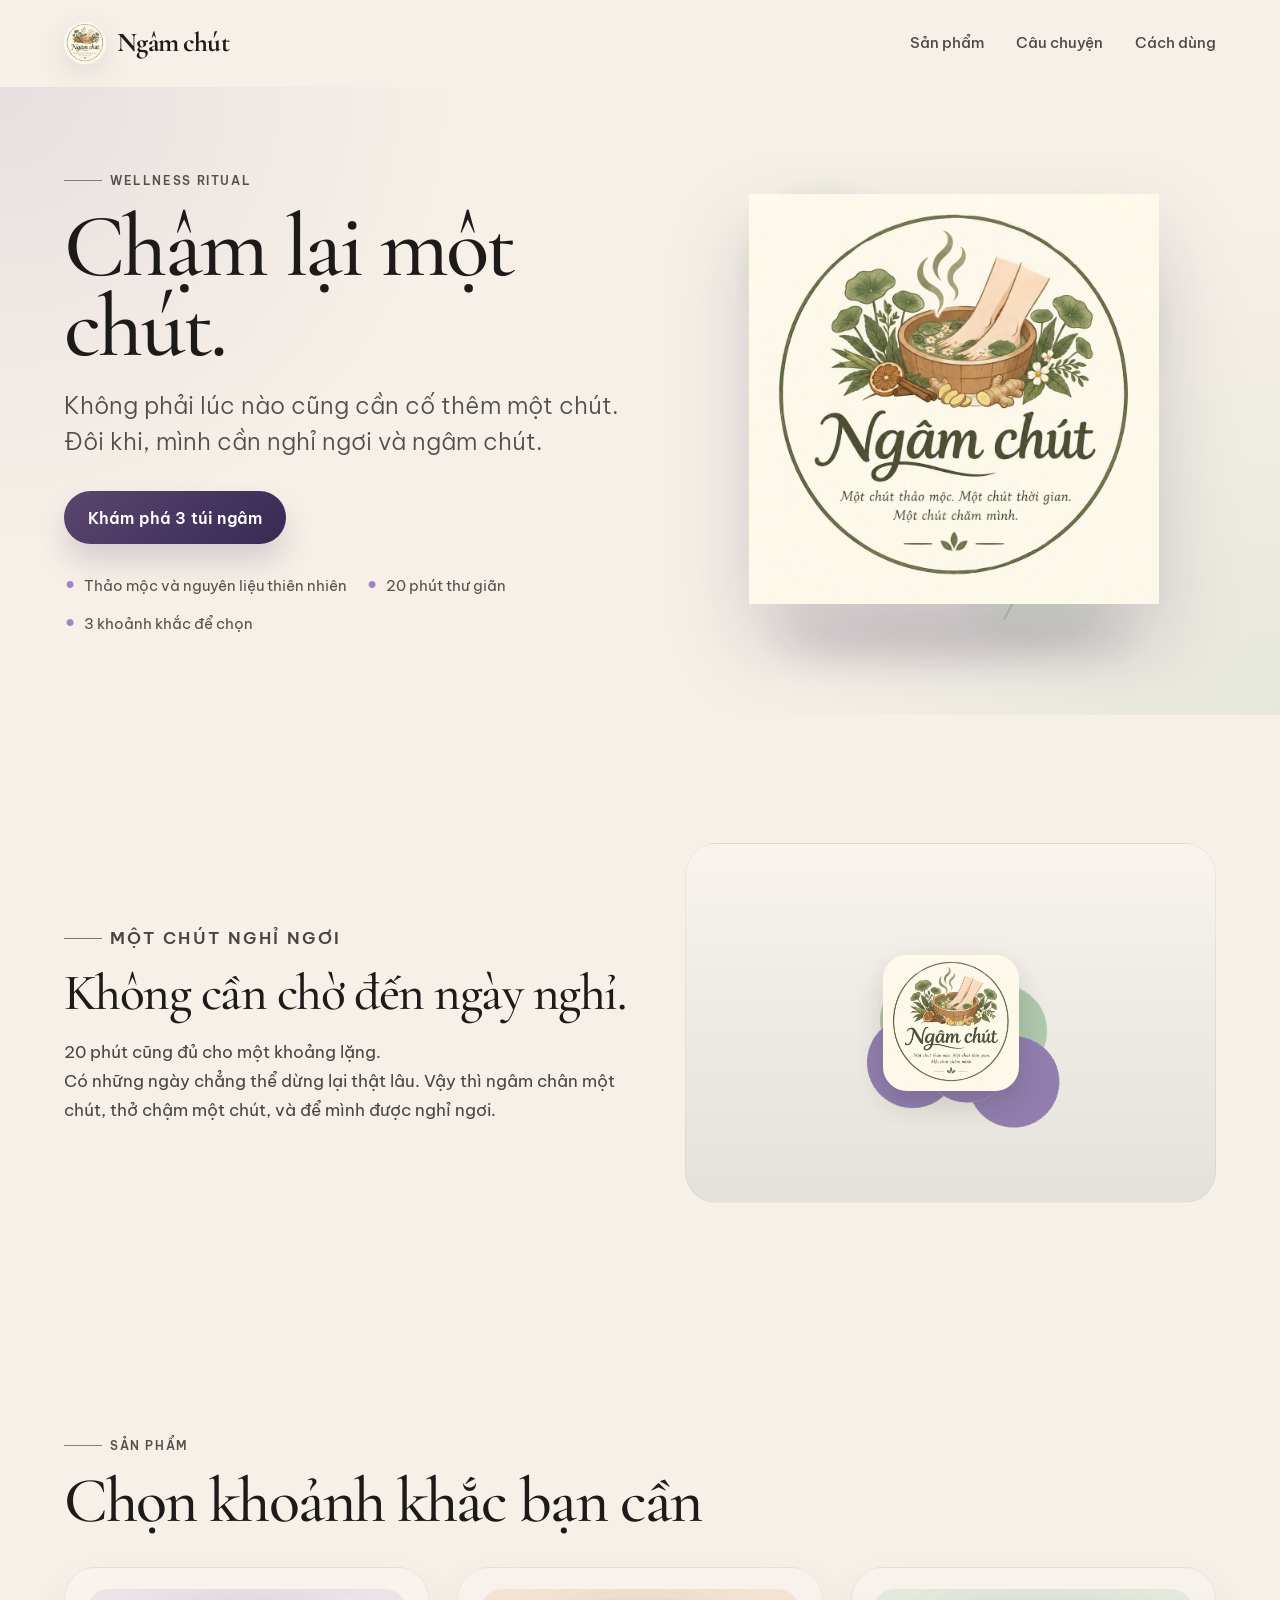
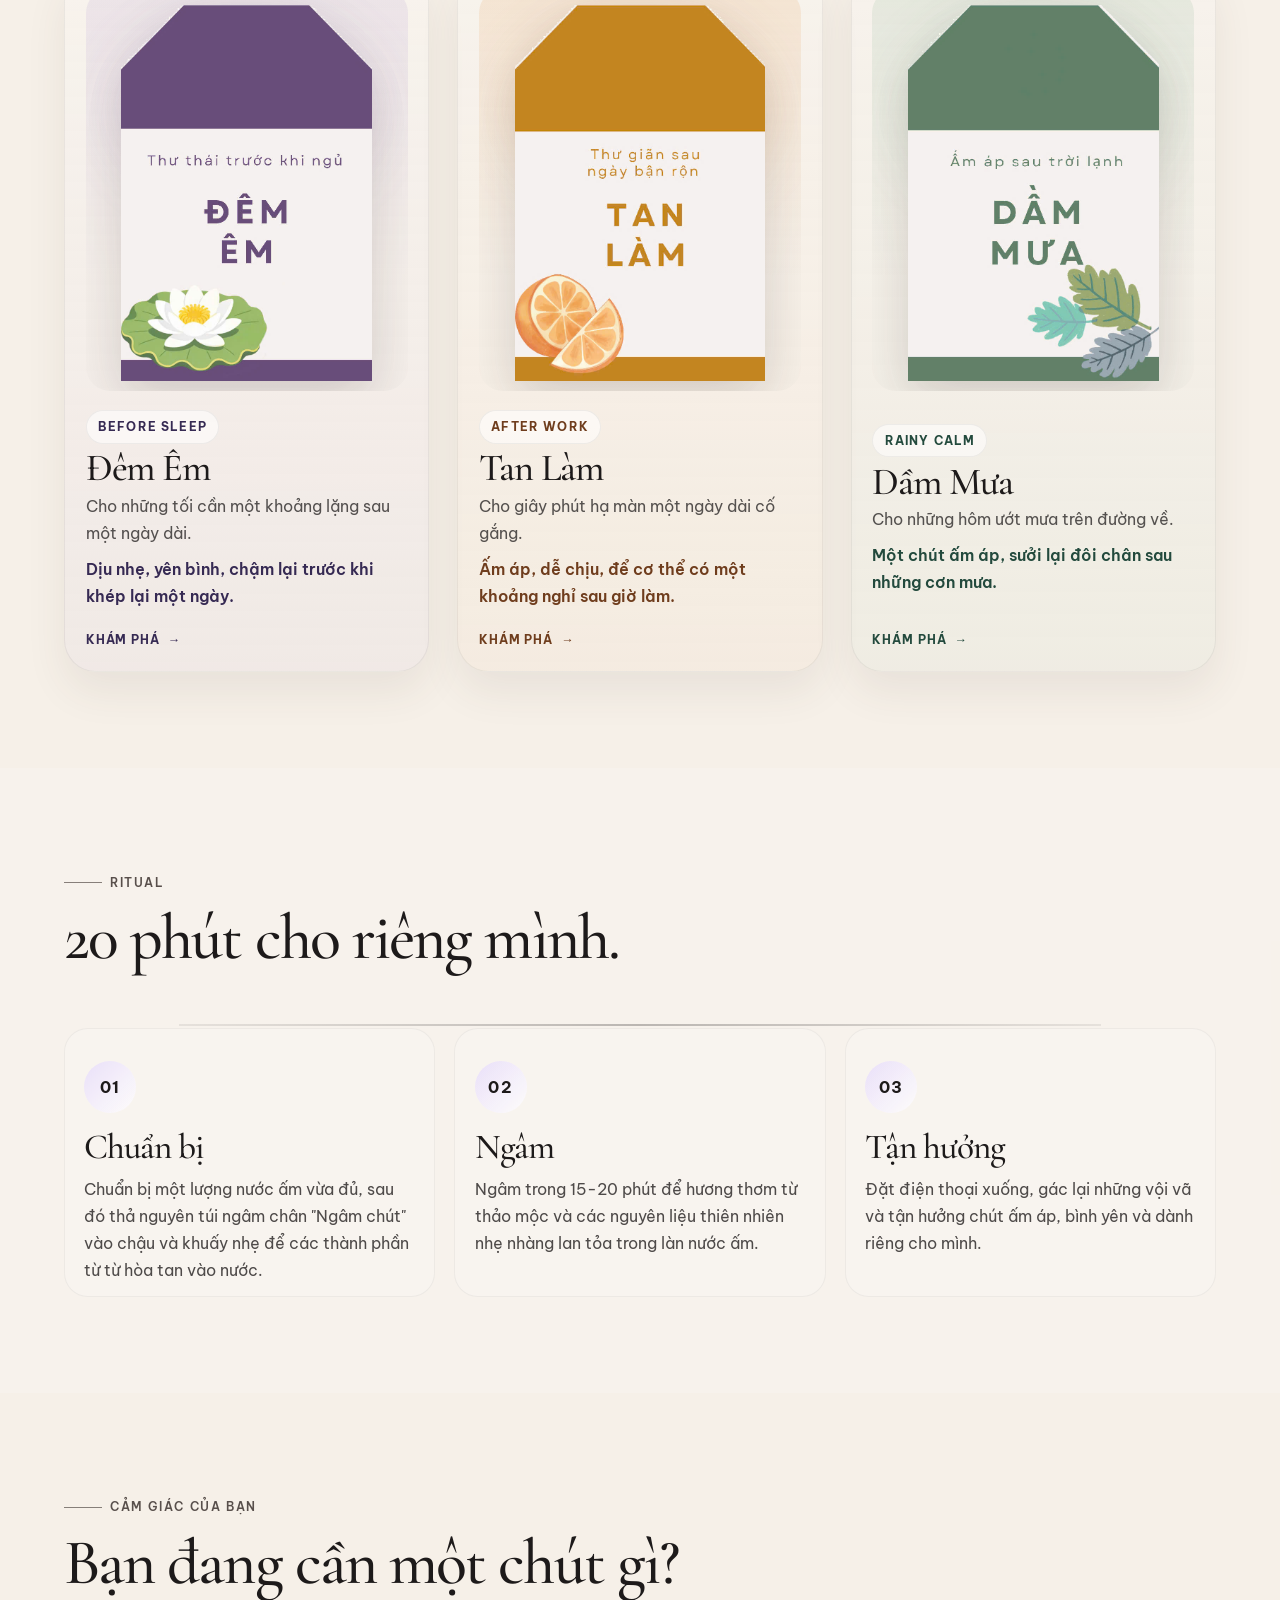
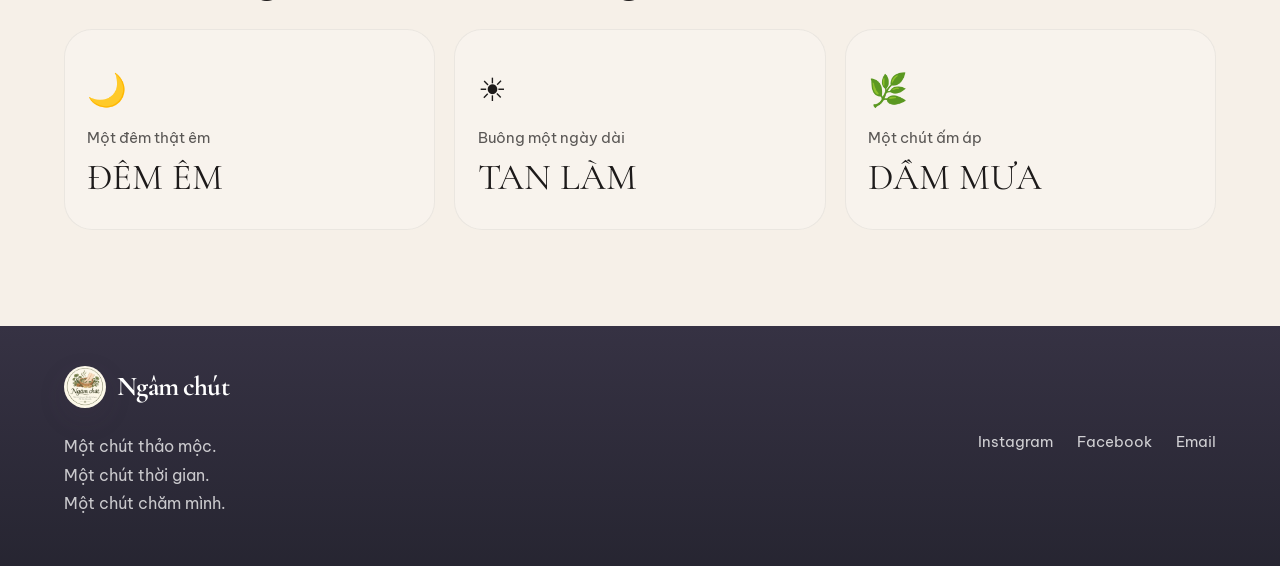
==== commit 1d3c3f1c: "sua noi dung lan thu n" ====
--- a/index.html
+++ b/index.html
@@ -109,12 +109,11 @@
           </div>
 
           <div class="story-visual reveal fade-right">
-            <div class="leaf-cluster">
-              <div class="leaf leaf-a"></div>
-              <div class="leaf leaf-b"></div>
-              <div class="leaf leaf-c"></div>
-              <div class="leaf leaf-d"></div>
-            </div>
+            <img
+              src="assets/images/LogoNgamChut.jpg"
+              alt="Logo Ngâm chút"
+              class="story-logo"
+            />
             <img src="assets/images/herbs-night.png" alt="Thảo mộc và lá cây" />
           </div>
         </div>
--- a/css/style.css
+++ b/css/style.css
@@ -425,43 +425,18 @@
   animation: floatCard 5.5s ease-in-out infinite;
 }
 
-.leaf-cluster {
+.story-visual .story-logo {
   position: absolute;
-  inset: 0;
-}
-
-.leaf {
-  position: absolute;
-  width: 120px;
-  height: 160px;
-  border-radius: 100% 0 100% 0;
-  background: linear-gradient(145deg, rgba(102, 151, 103, 0.38), rgba(62, 100, 74, 0.2));
-  transform-origin: center;
-  box-shadow: inset -10px -14px 18px rgba(73, 111, 84, 0.16);
-}
-
-.leaf-a {
-  left: 12%;
-  top: 16%;
-  transform: rotate(-28deg);
-}
-
-.leaf-b {
-  right: 16%;
-  top: 18%;
-  transform: rotate(24deg);
-}
-
-.leaf-c {
-  left: 28%;
-  bottom: 10%;
-  transform: rotate(-12deg);
-}
-
-.leaf-d {
-  right: 26%;
-  bottom: 12%;
-  transform: rotate(18deg);
+  top: 50%;
+  left: 50%;
+  z-index: 1;
+  width: 136px;
+  aspect-ratio: 1;
+  border-radius: 24px;
+  object-fit: cover;
+  transform: translate(-50%, -50%);
+  box-shadow: 0 12px 28px rgba(29, 26, 26, 0.16);
+  animation: floatStoryLogo 5.5s ease-in-out infinite;
 }
 
 .product-grid {
@@ -895,6 +870,7 @@
   justify-content: center;
   width: 52px;
   height: 52px;
+  flex-shrink: 0;
   border: 0;
   border-radius: 50%;
   background: linear-gradient(135deg, var(--detail-accent), rgba(0, 0, 0, 0.14));
@@ -1176,6 +1152,11 @@
   50% { transform: translateY(-10px); }
 }
 
+@keyframes floatStoryLogo {
+  0%, 100% { transform: translate(-50%, -50%); }
+  50% { transform: translate(-50%, calc(-50% - 10px)); }
+}
+
 @keyframes drift {
   0% { transform: translateY(0px) rotate(0deg); }
   100% { transform: translateY(-14px) rotate(4deg); }
@@ -1241,6 +1222,10 @@
 
   .reveal.fade-right {
     transform: translateX(12px);
+  }
+
+  .story-visual.reveal.fade-right {
+    transform: none;
   }
 
   .site-header {
@@ -1325,6 +1310,13 @@
     padding: 1rem;
   }
 
+  .player-toggle {
+    width: 52px;
+    height: 52px;
+    aspect-ratio: 1;
+    padding: 0;
+  }
+
   .playlist-track {
     gap: 0.7rem;
     padding: 0.7rem;
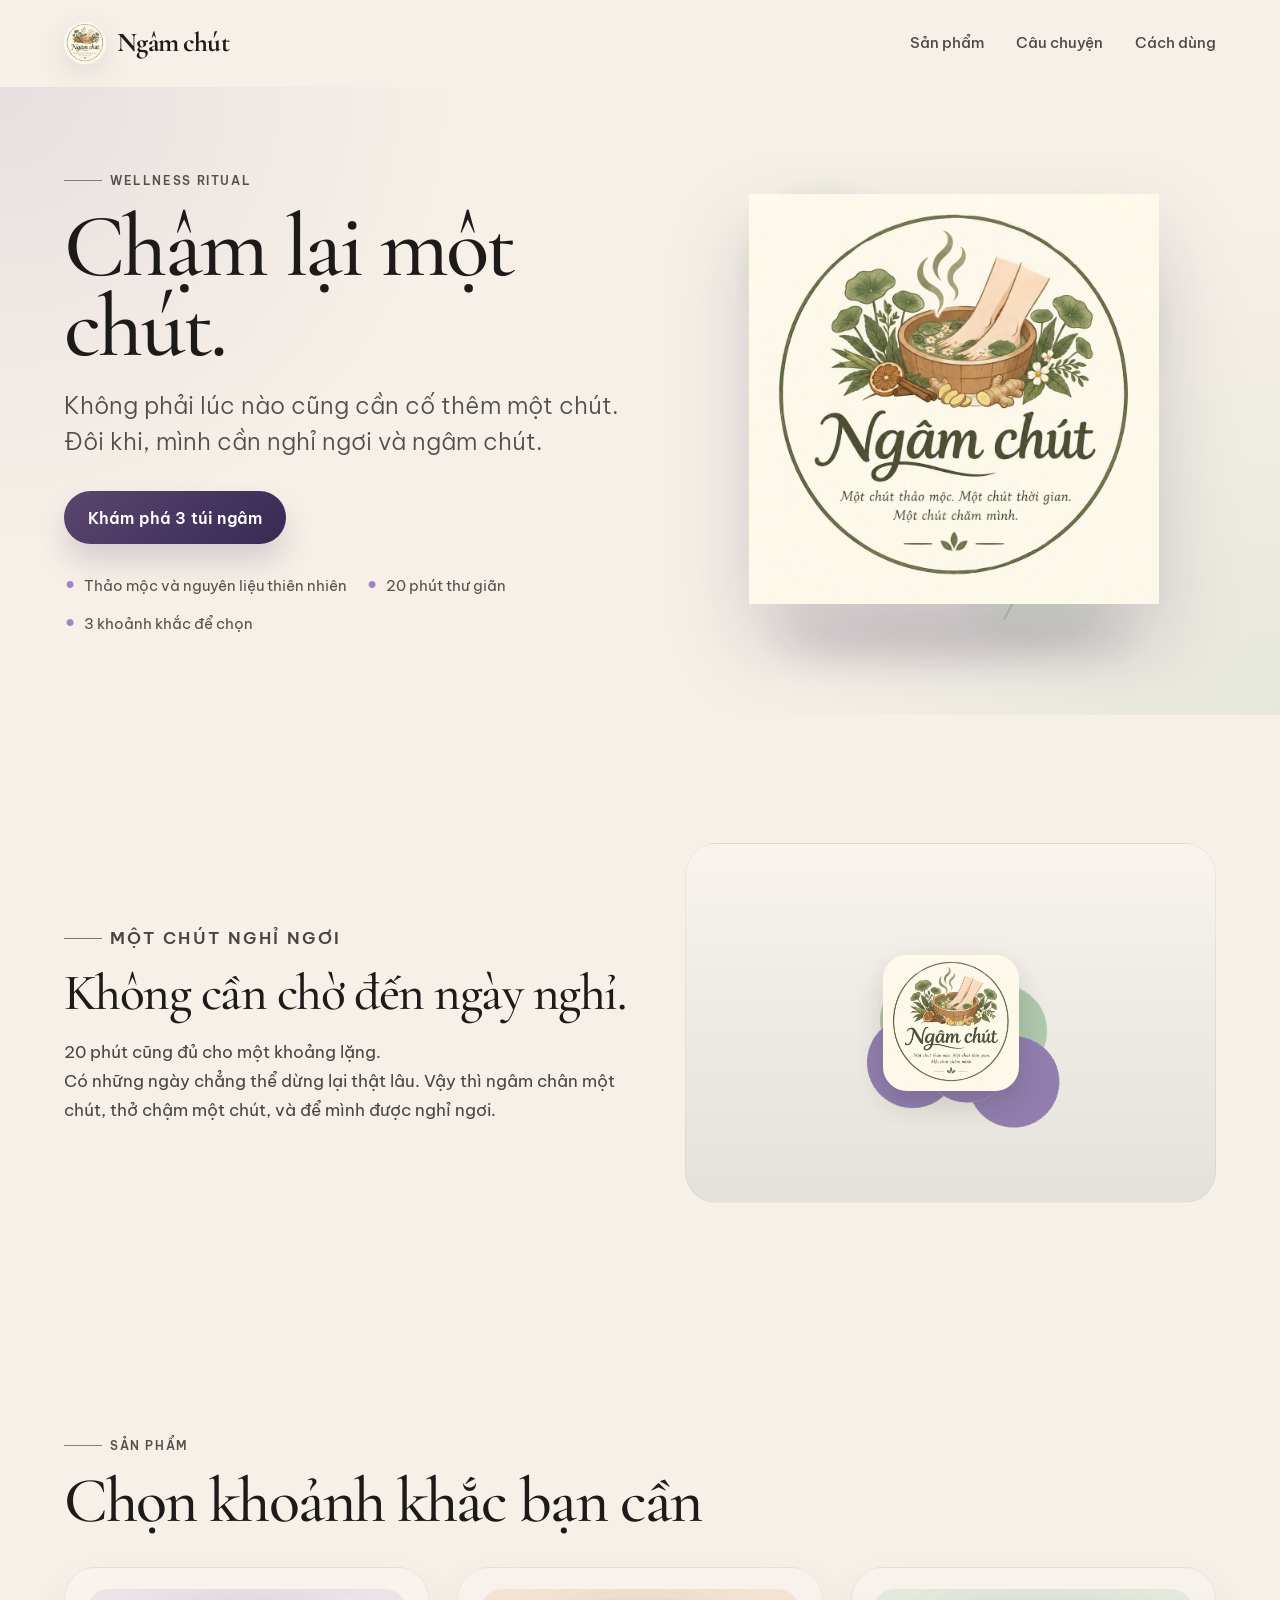
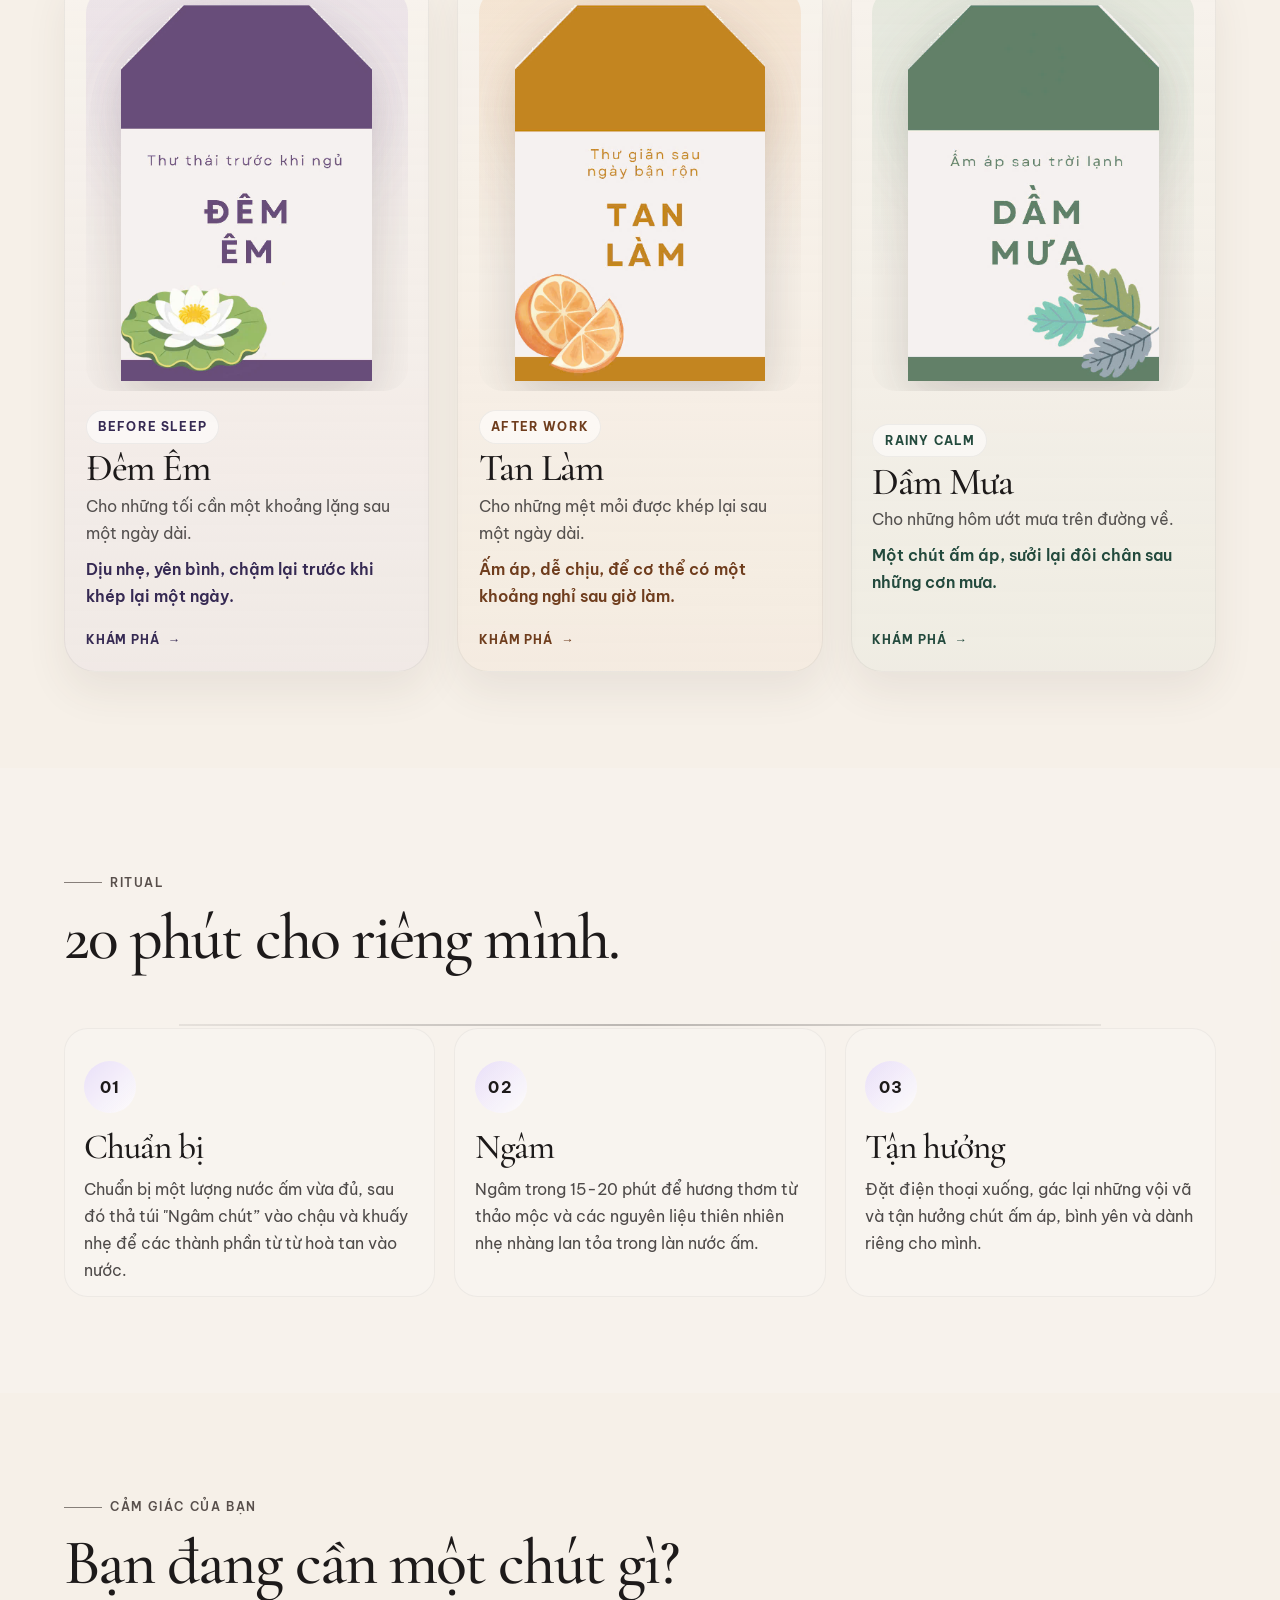
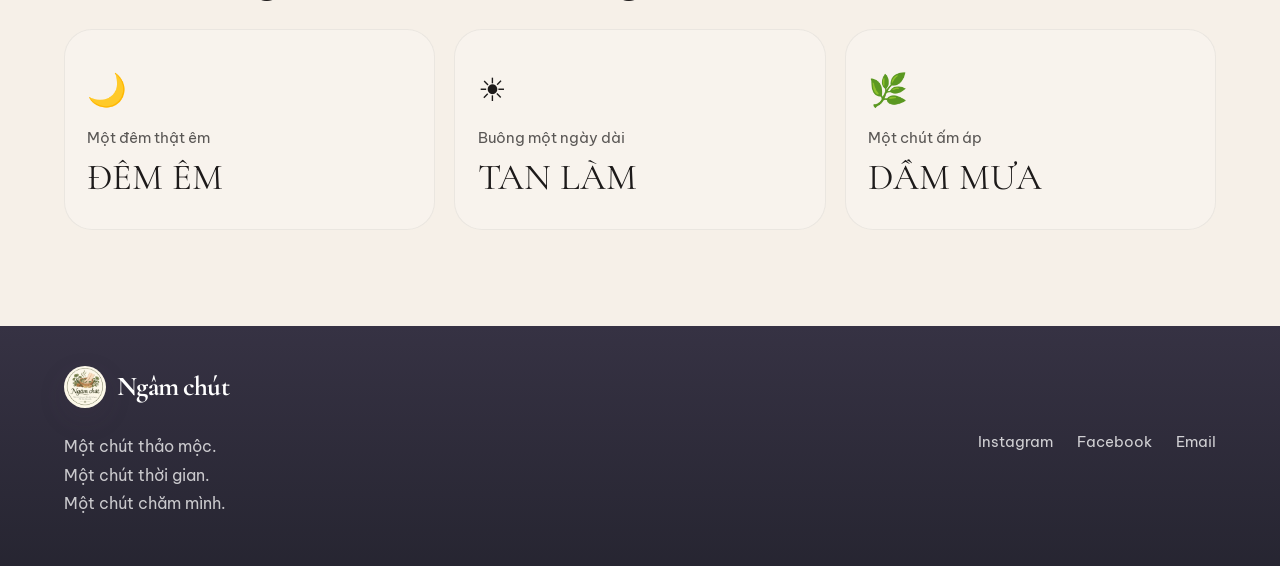
==== commit f9bddfc3: "sua noi dung" ====
--- a/index.html
+++ b/index.html
@@ -140,7 +140,7 @@
             <div class="ritual-step reveal fade-up">
               <span class="step-num">01</span>
               <h3>Chuẩn bị</h3>
-              <p>Chuẩn bị một lượng nước ấm vừa đủ, sau đó thả nguyên túi ngâm chân "Ngâm chút" vào chậu và khuấy nhẹ để các thành phần từ từ hòa tan vào nước.</p>
+              <p>Chuẩn bị một lượng nước ấm vừa đủ, sau đó thả túi "Ngâm chút” vào chậu và khuấy nhẹ để các thành phần từ từ hoà tan vào nước.</p>
             </div>
             <div class="ritual-step reveal fade-up delay-1">
               <span class="step-num">02</span>
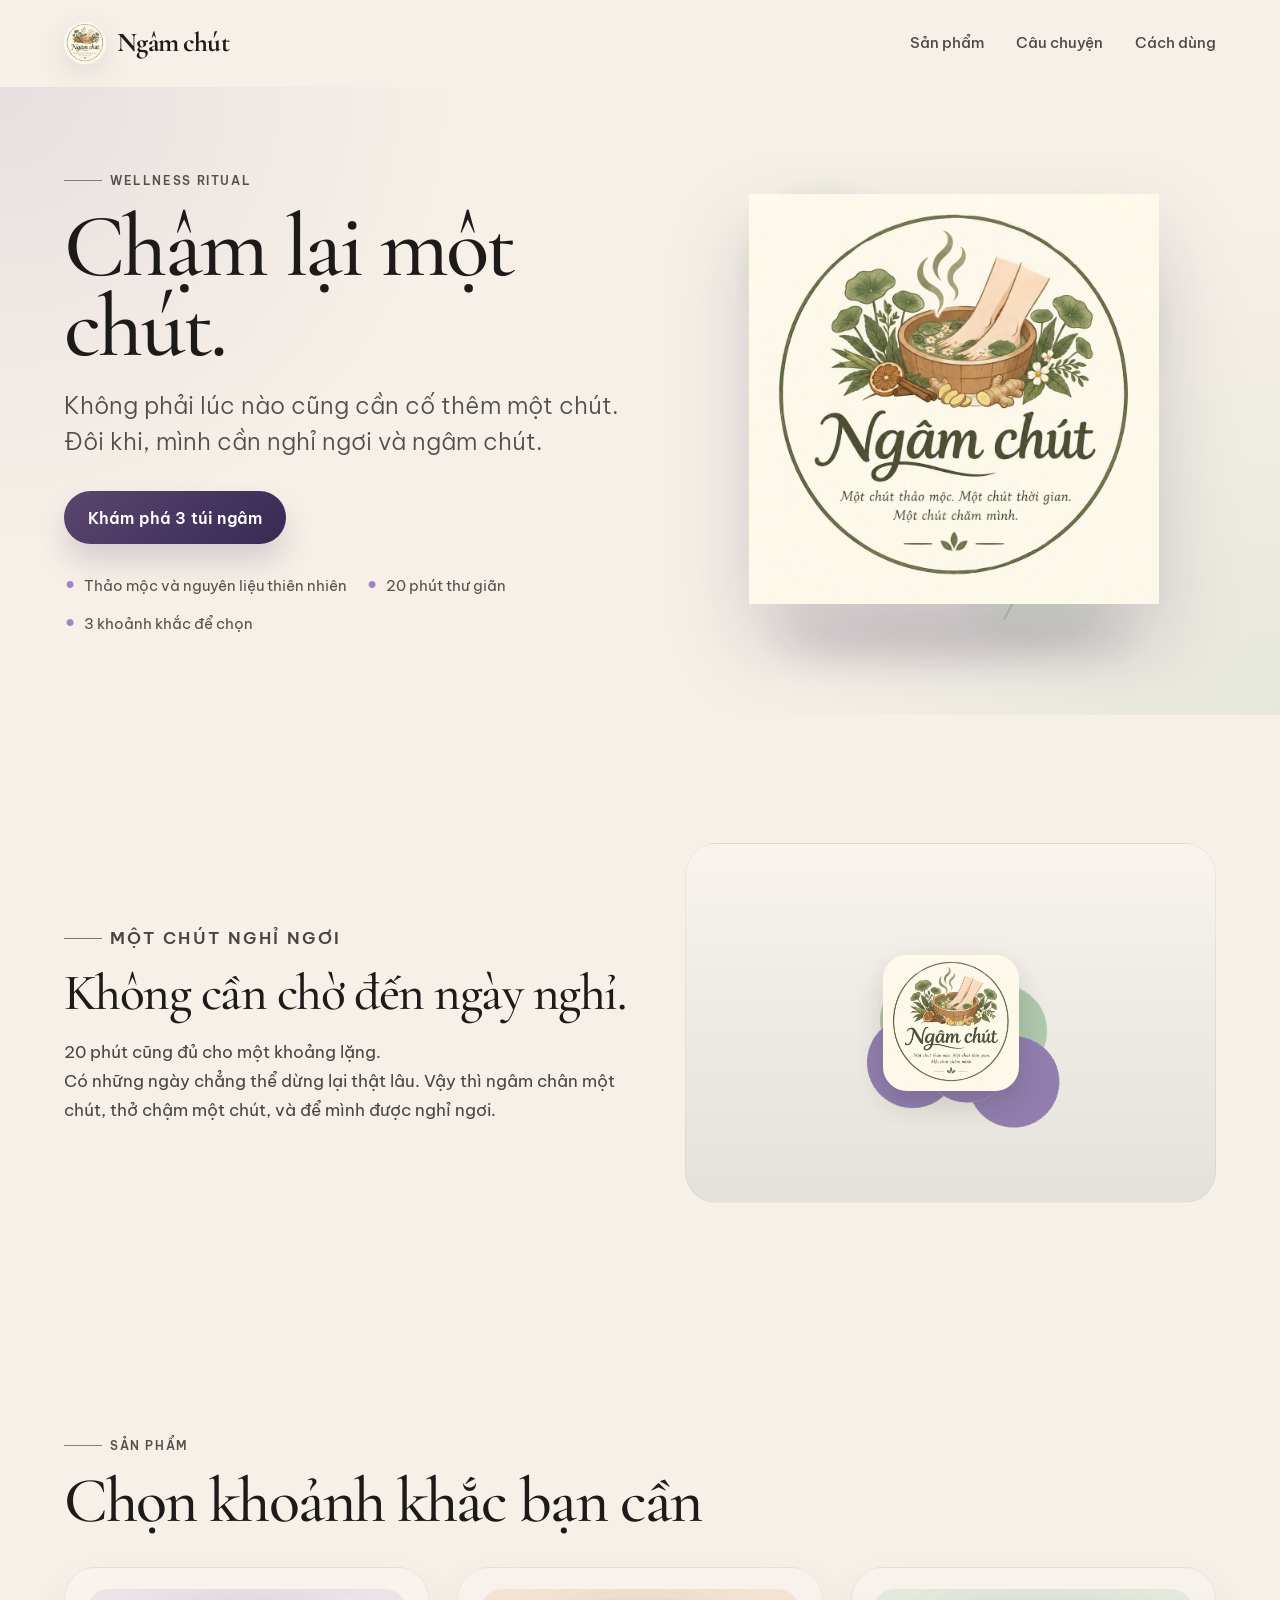
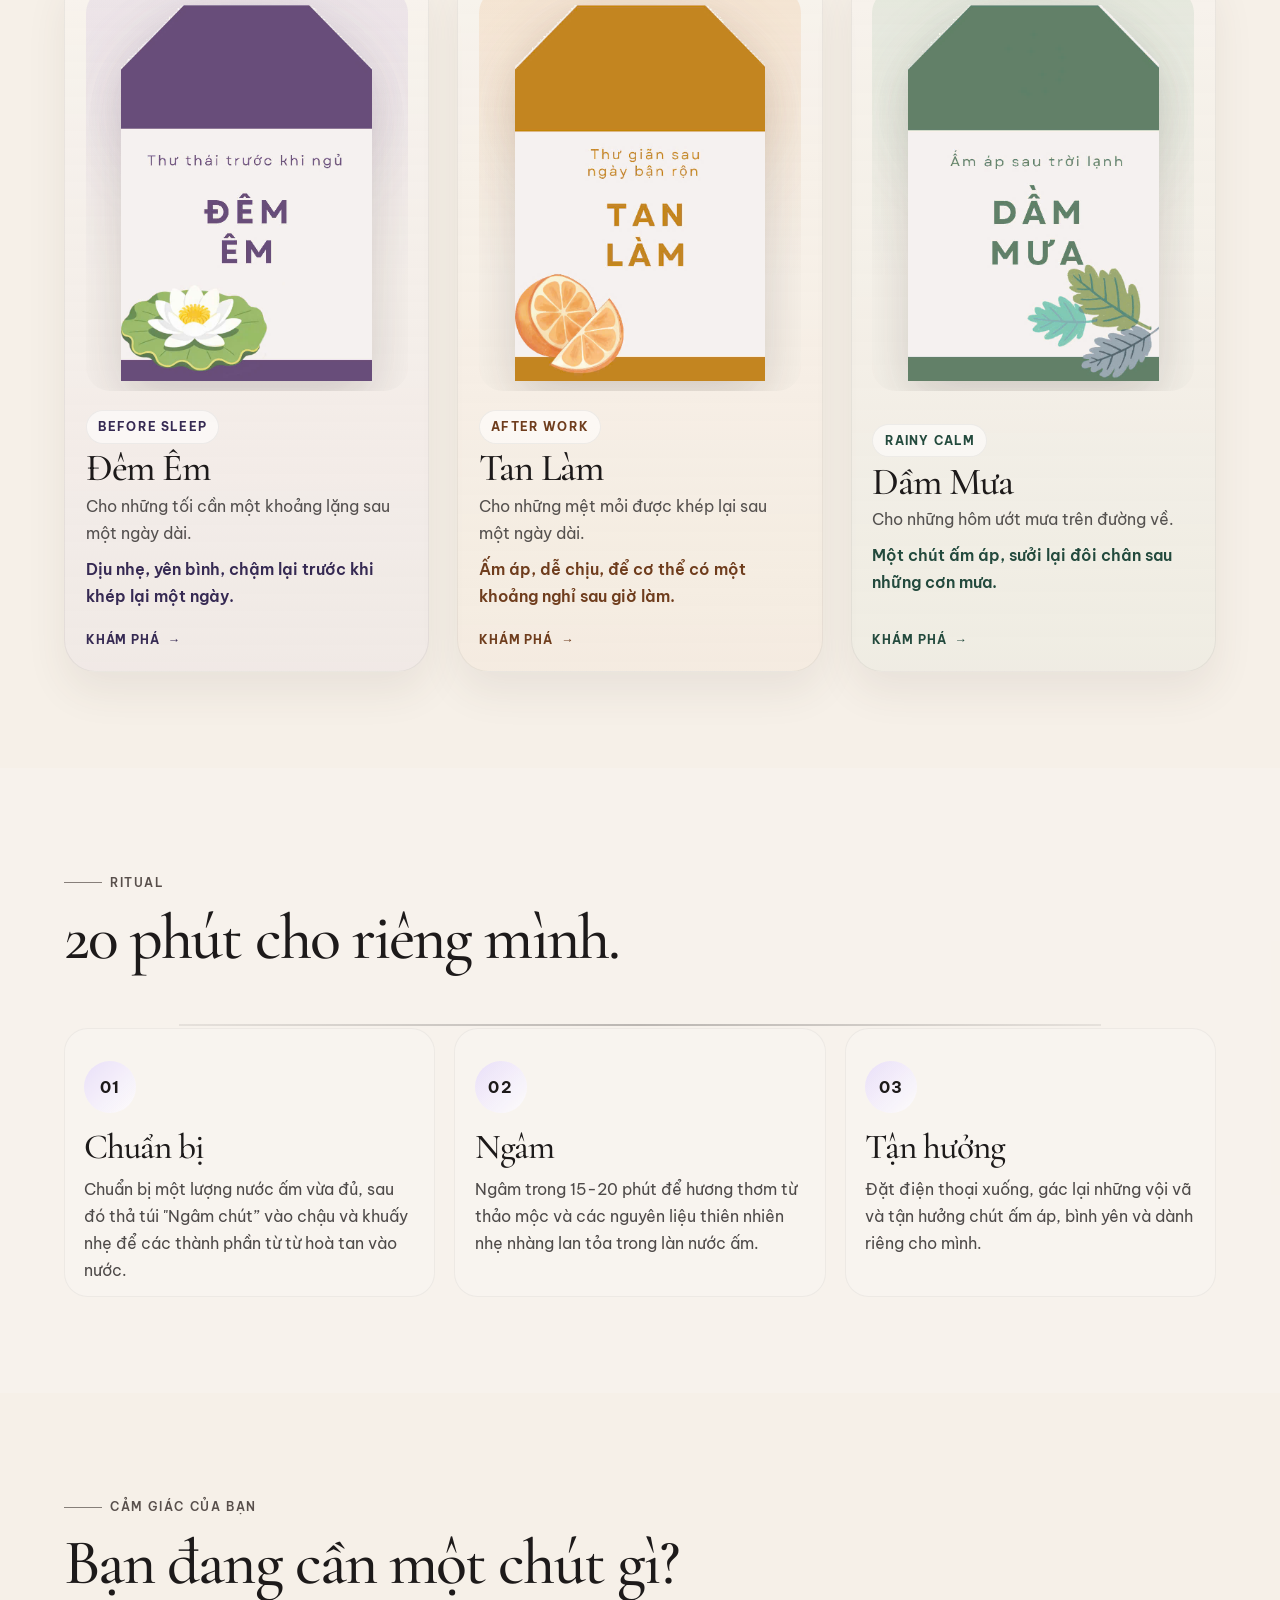
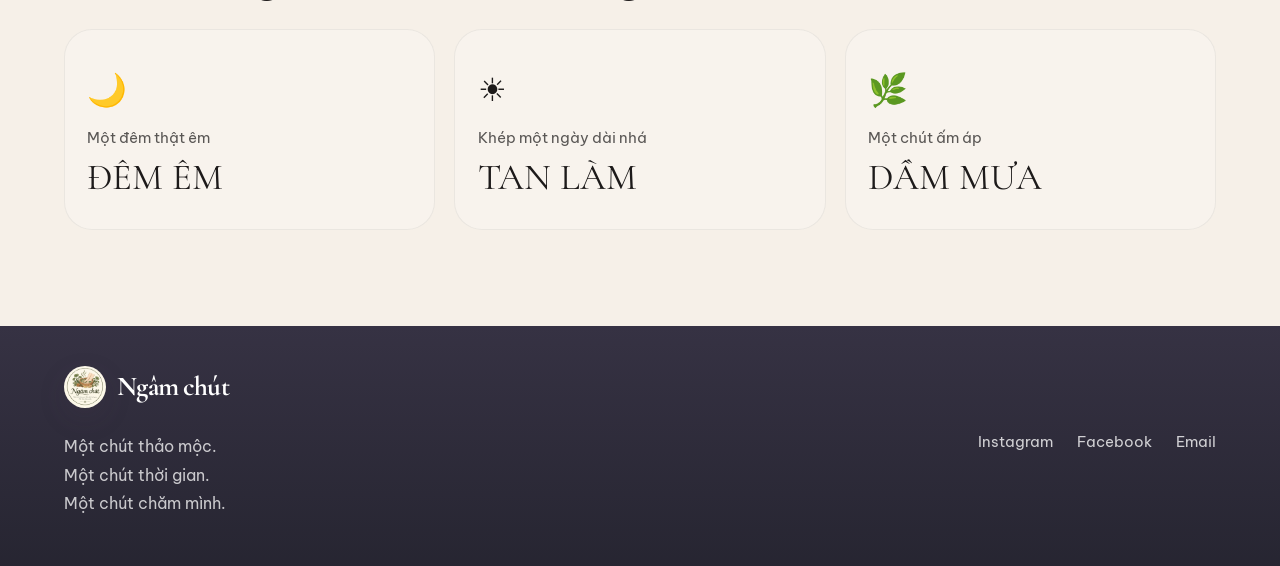
==== commit 5a69c732: "sua" ====
--- a/index.html
+++ b/index.html
@@ -171,7 +171,7 @@
             </a>
             <a class="choice-card reveal fade-up delay-1" href="product.html?id=tan-lam">
               <span class="choice-icon">☀</span>
-              <span class="choice-label">Buông một ngày dài</span>
+              <span class="choice-label">Khép một ngày dài nhá</span>
               <span class="choice-name">TAN LÀM</span>
             </a>
             <a class="choice-card reveal fade-up delay-2" href="product.html?id=dam-mua">
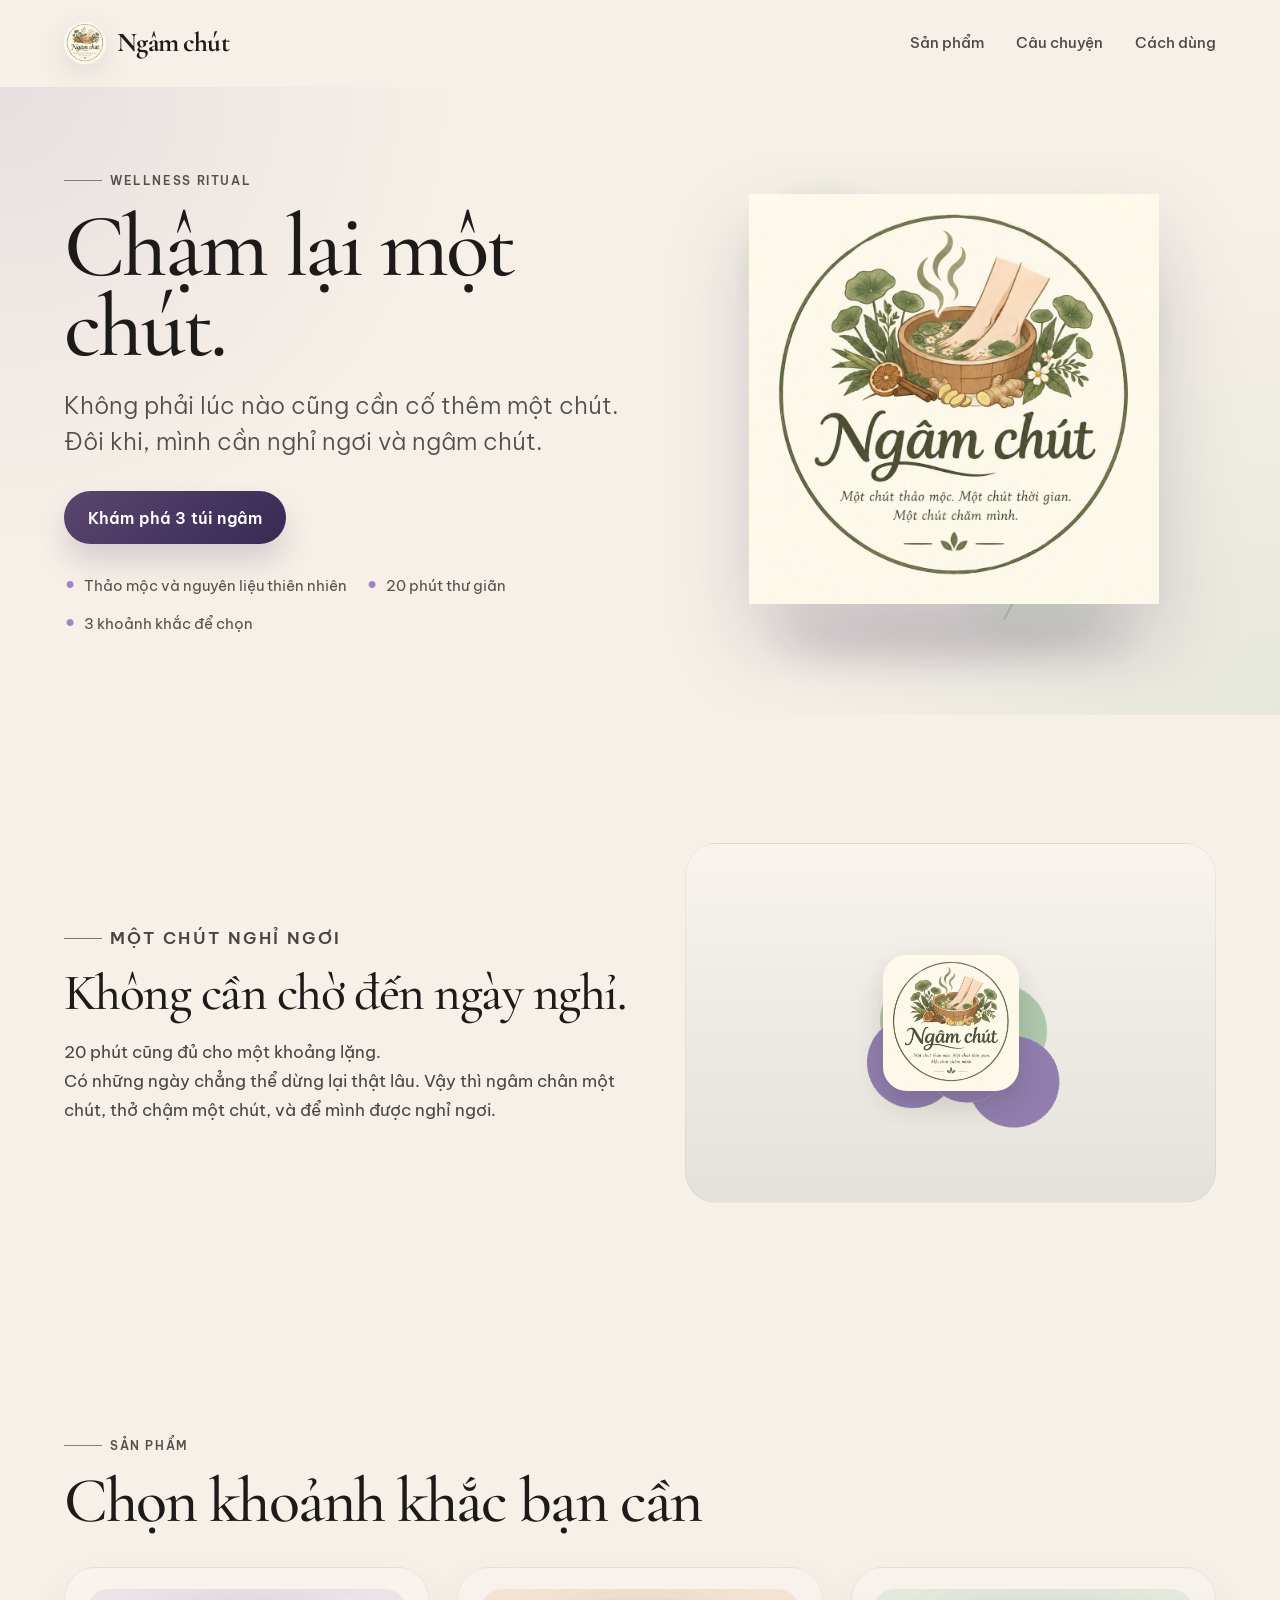
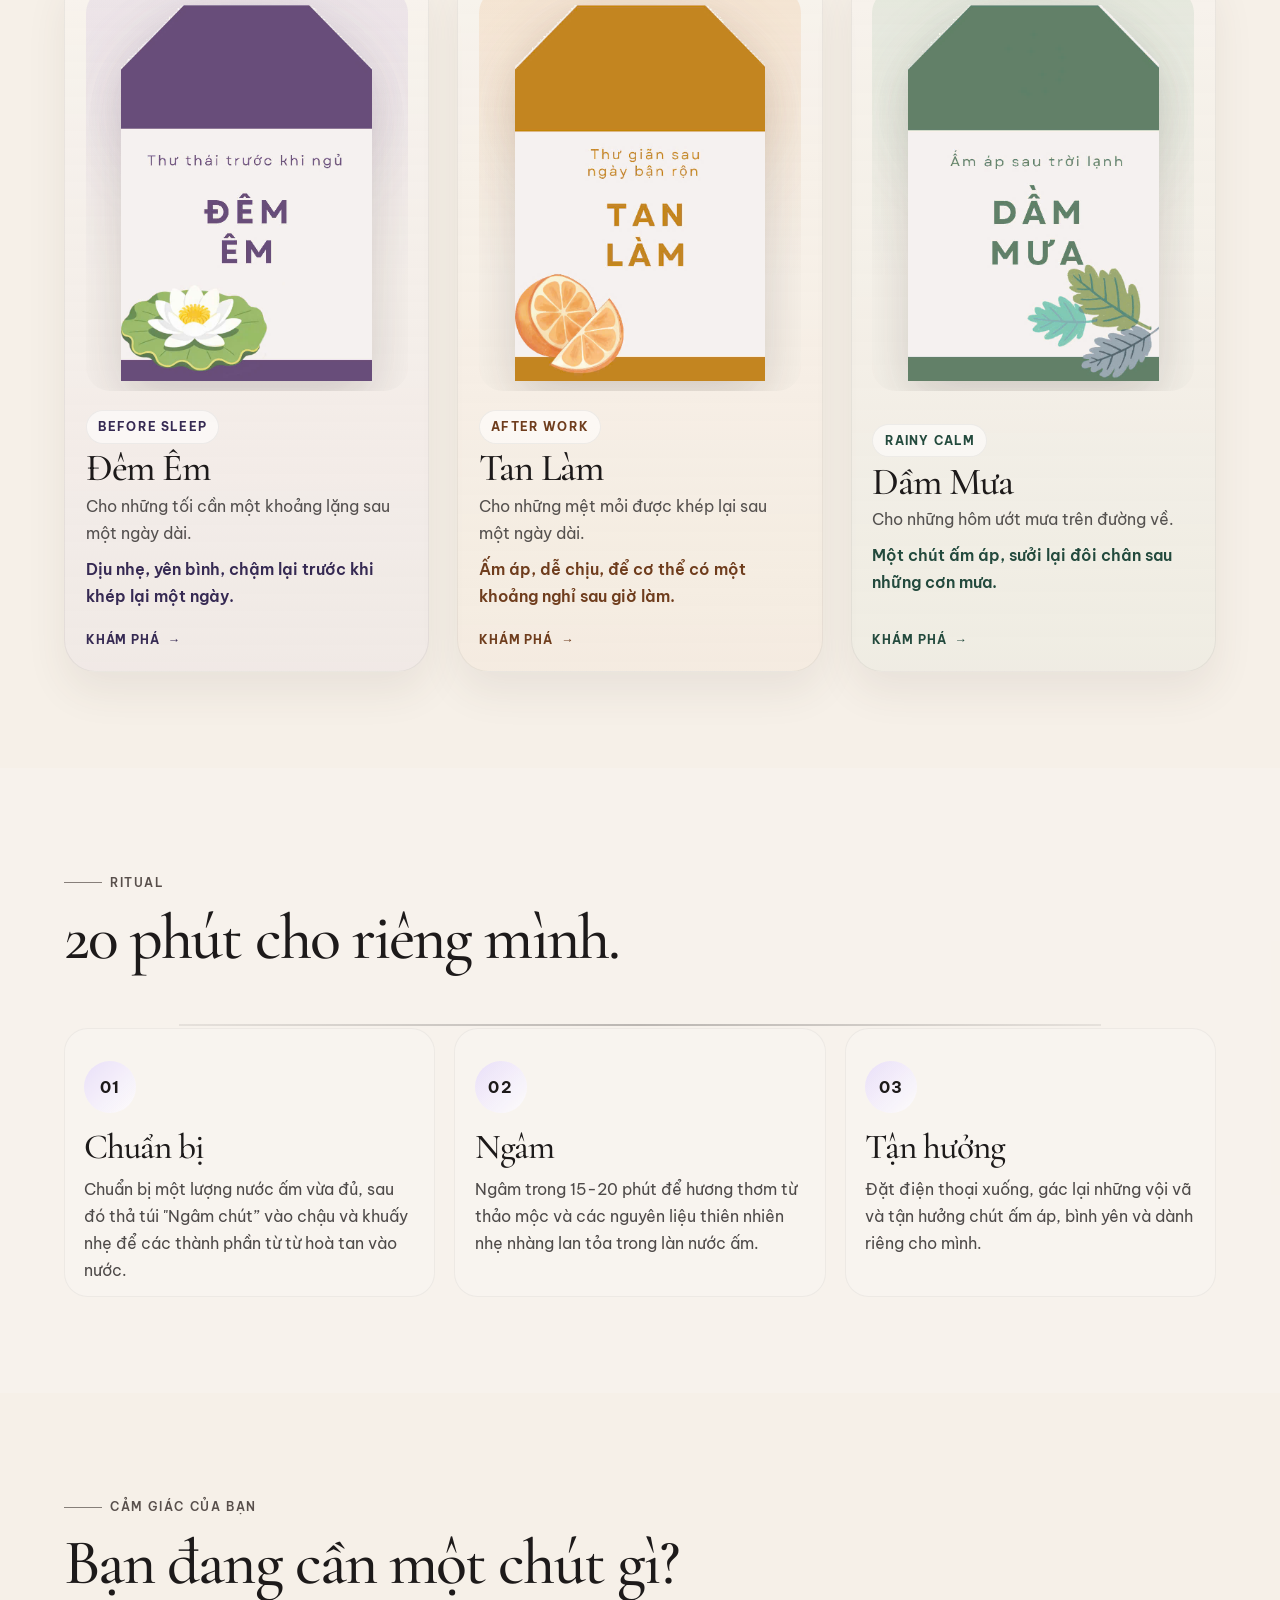
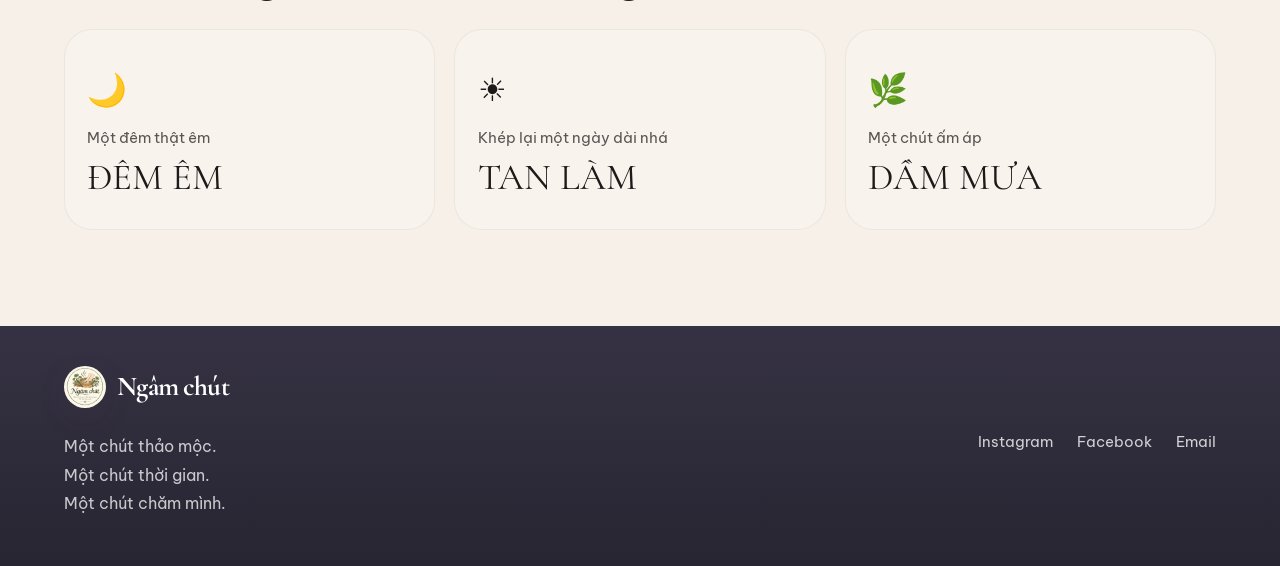
==== commit 8cb28f4c: "m" ====
--- a/index.html
+++ b/index.html
@@ -171,7 +171,7 @@
             </a>
             <a class="choice-card reveal fade-up delay-1" href="product.html?id=tan-lam">
               <span class="choice-icon">☀</span>
-              <span class="choice-label">Khép một ngày dài nhá</span>
+              <span class="choice-label">Khép lại một ngày dài nhá</span>
               <span class="choice-name">TAN LÀM</span>
             </a>
             <a class="choice-card reveal fade-up delay-2" href="product.html?id=dam-mua">
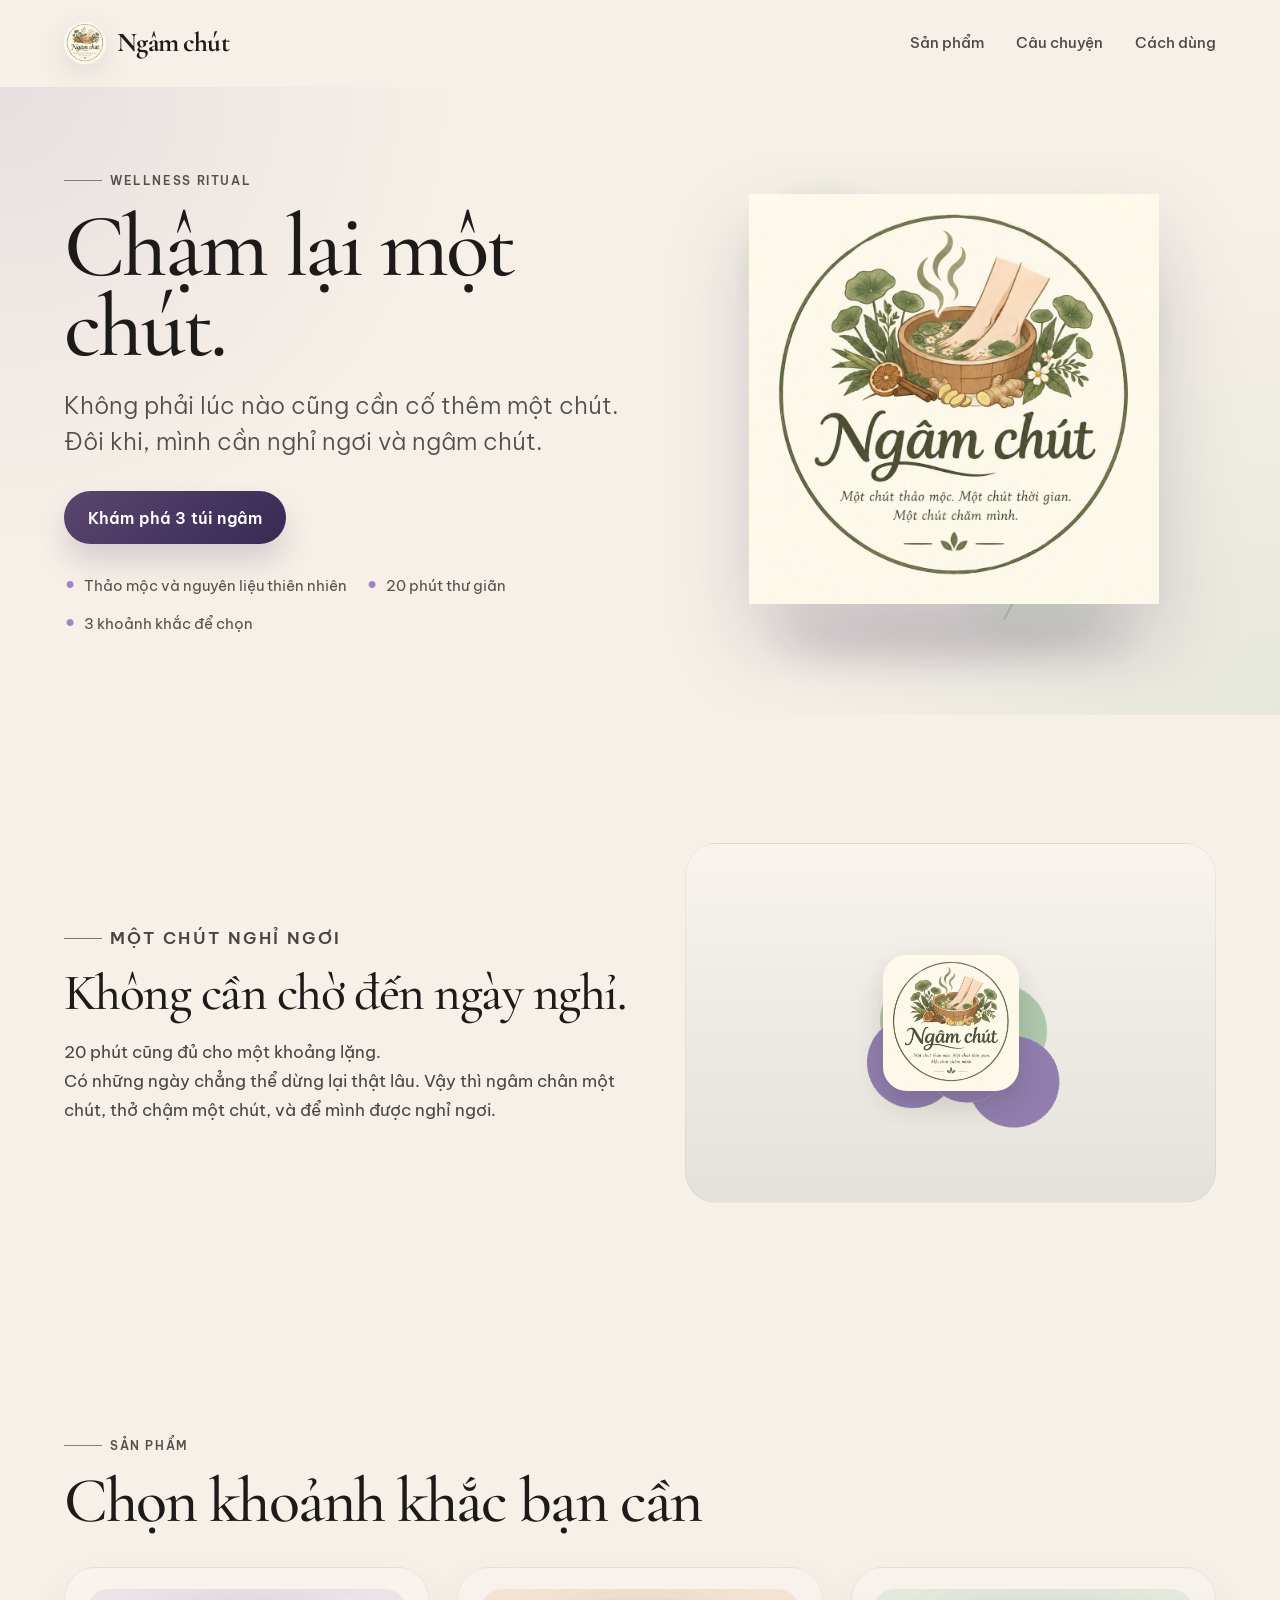
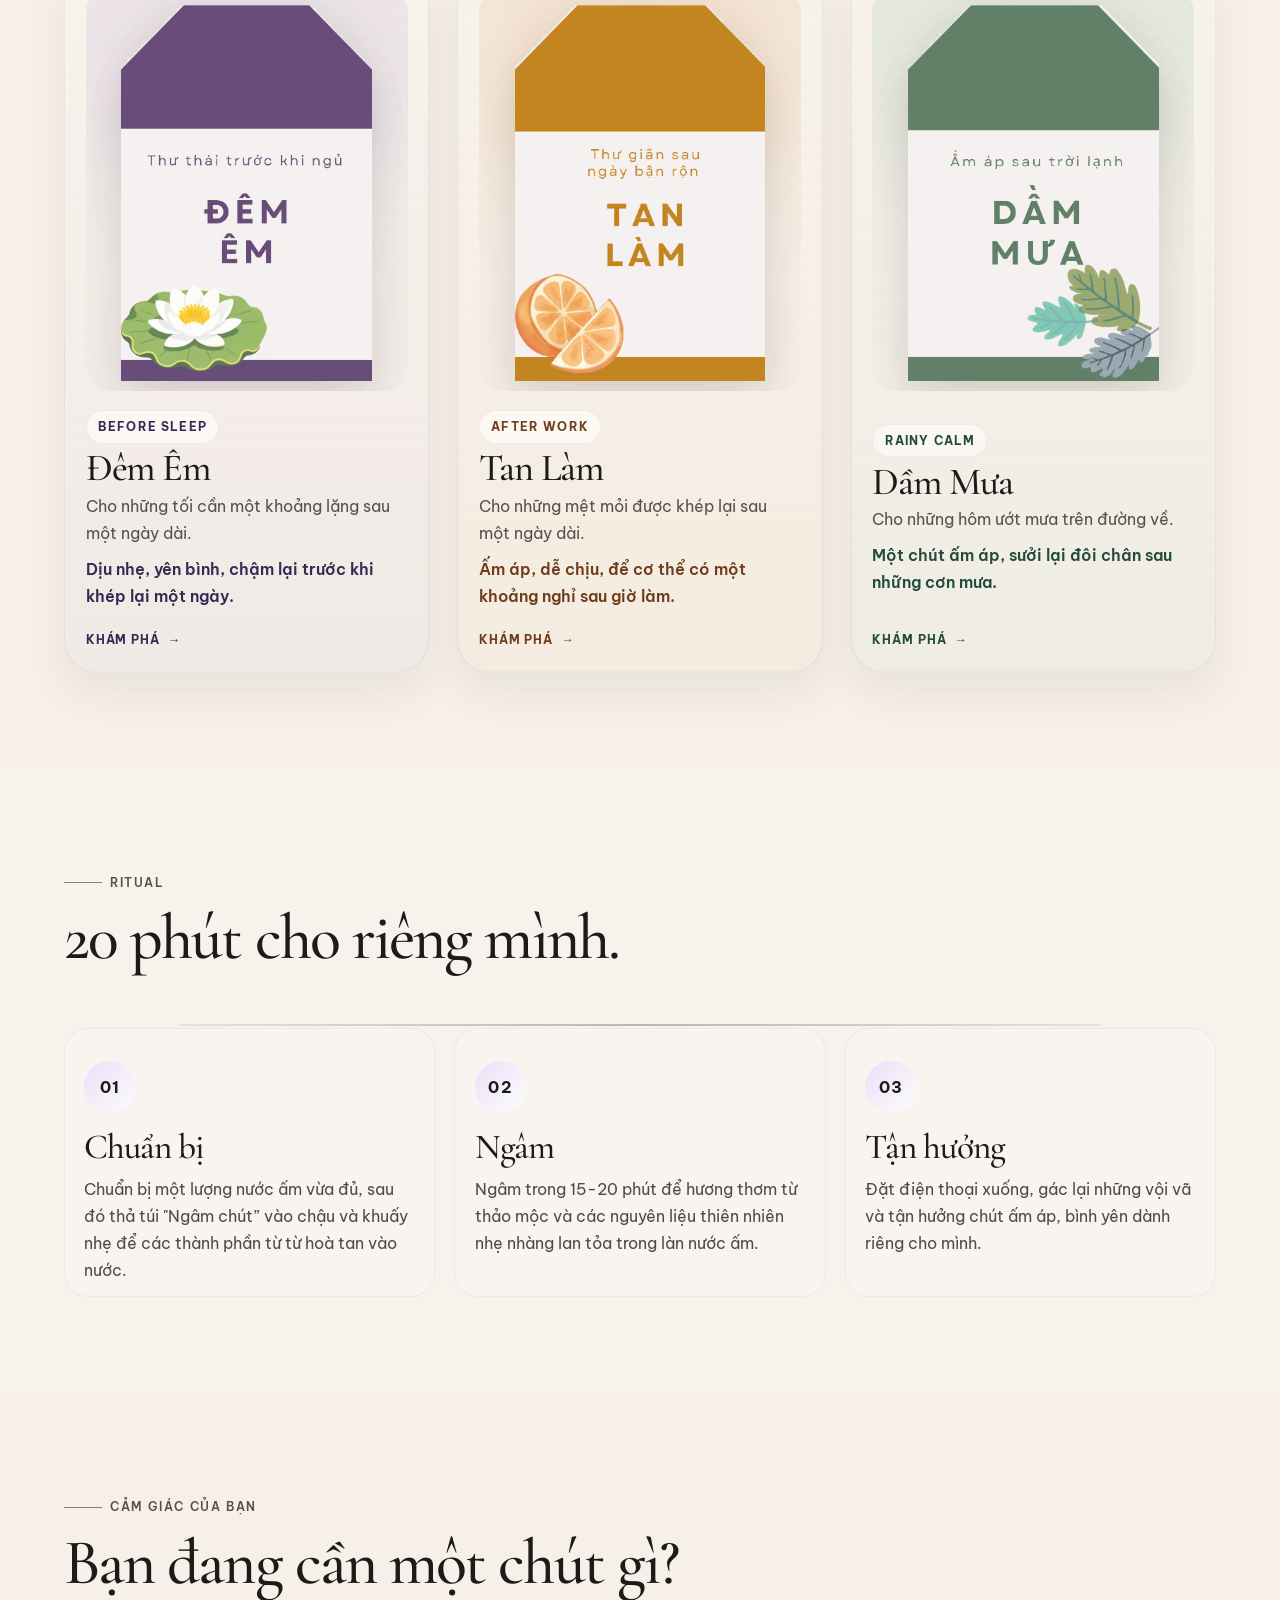
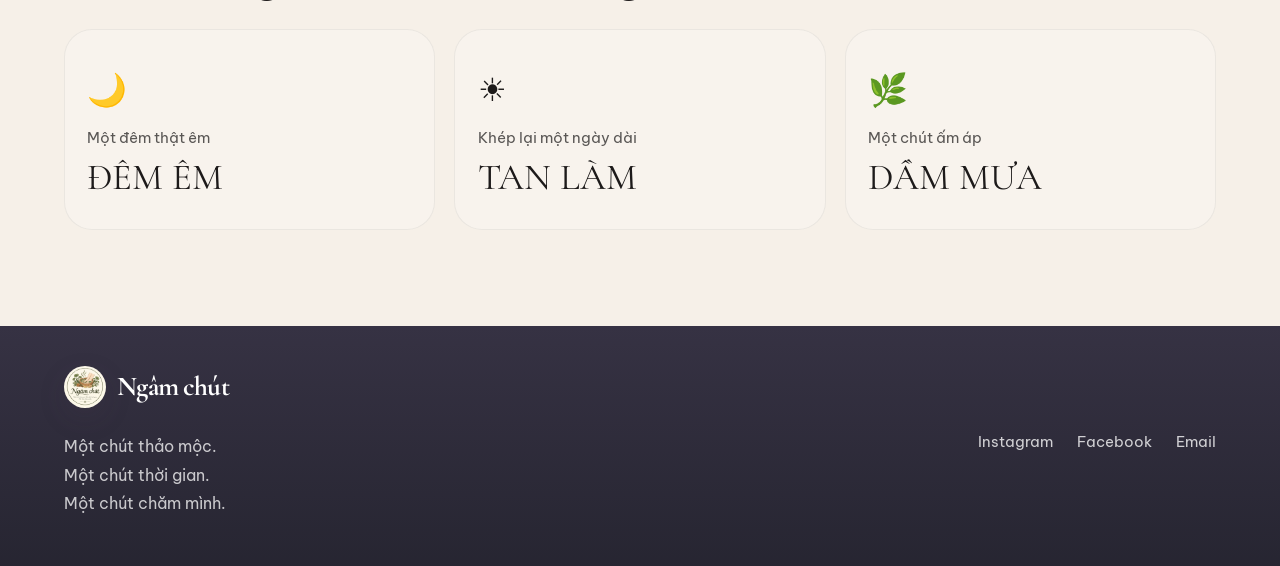
==== commit 5c1f4530: "fix" ====
--- a/index.html
+++ b/index.html
@@ -150,7 +150,7 @@
             <div class="ritual-step reveal fade-up delay-2">
               <span class="step-num">03</span>
               <h3>Tận hưởng</h3>
-              <p>Đặt điện thoại xuống, gác lại những vội vã và tận hưởng chút ấm áp, bình yên và dành riêng cho mình.</p>
+              <p>Đặt điện thoại xuống, gác lại những vội vã và tận hưởng chút ấm áp, bình yên dành riêng cho mình.</p>
             </div>
           </div>
         </div>
@@ -171,7 +171,7 @@
             </a>
             <a class="choice-card reveal fade-up delay-1" href="product.html?id=tan-lam">
               <span class="choice-icon">☀</span>
-              <span class="choice-label">Khép lại một ngày dài nhá</span>
+              <span class="choice-label">Khép lại một ngày dài</span>
               <span class="choice-name">TAN LÀM</span>
             </a>
             <a class="choice-card reveal fade-up delay-2" href="product.html?id=dam-mua">
